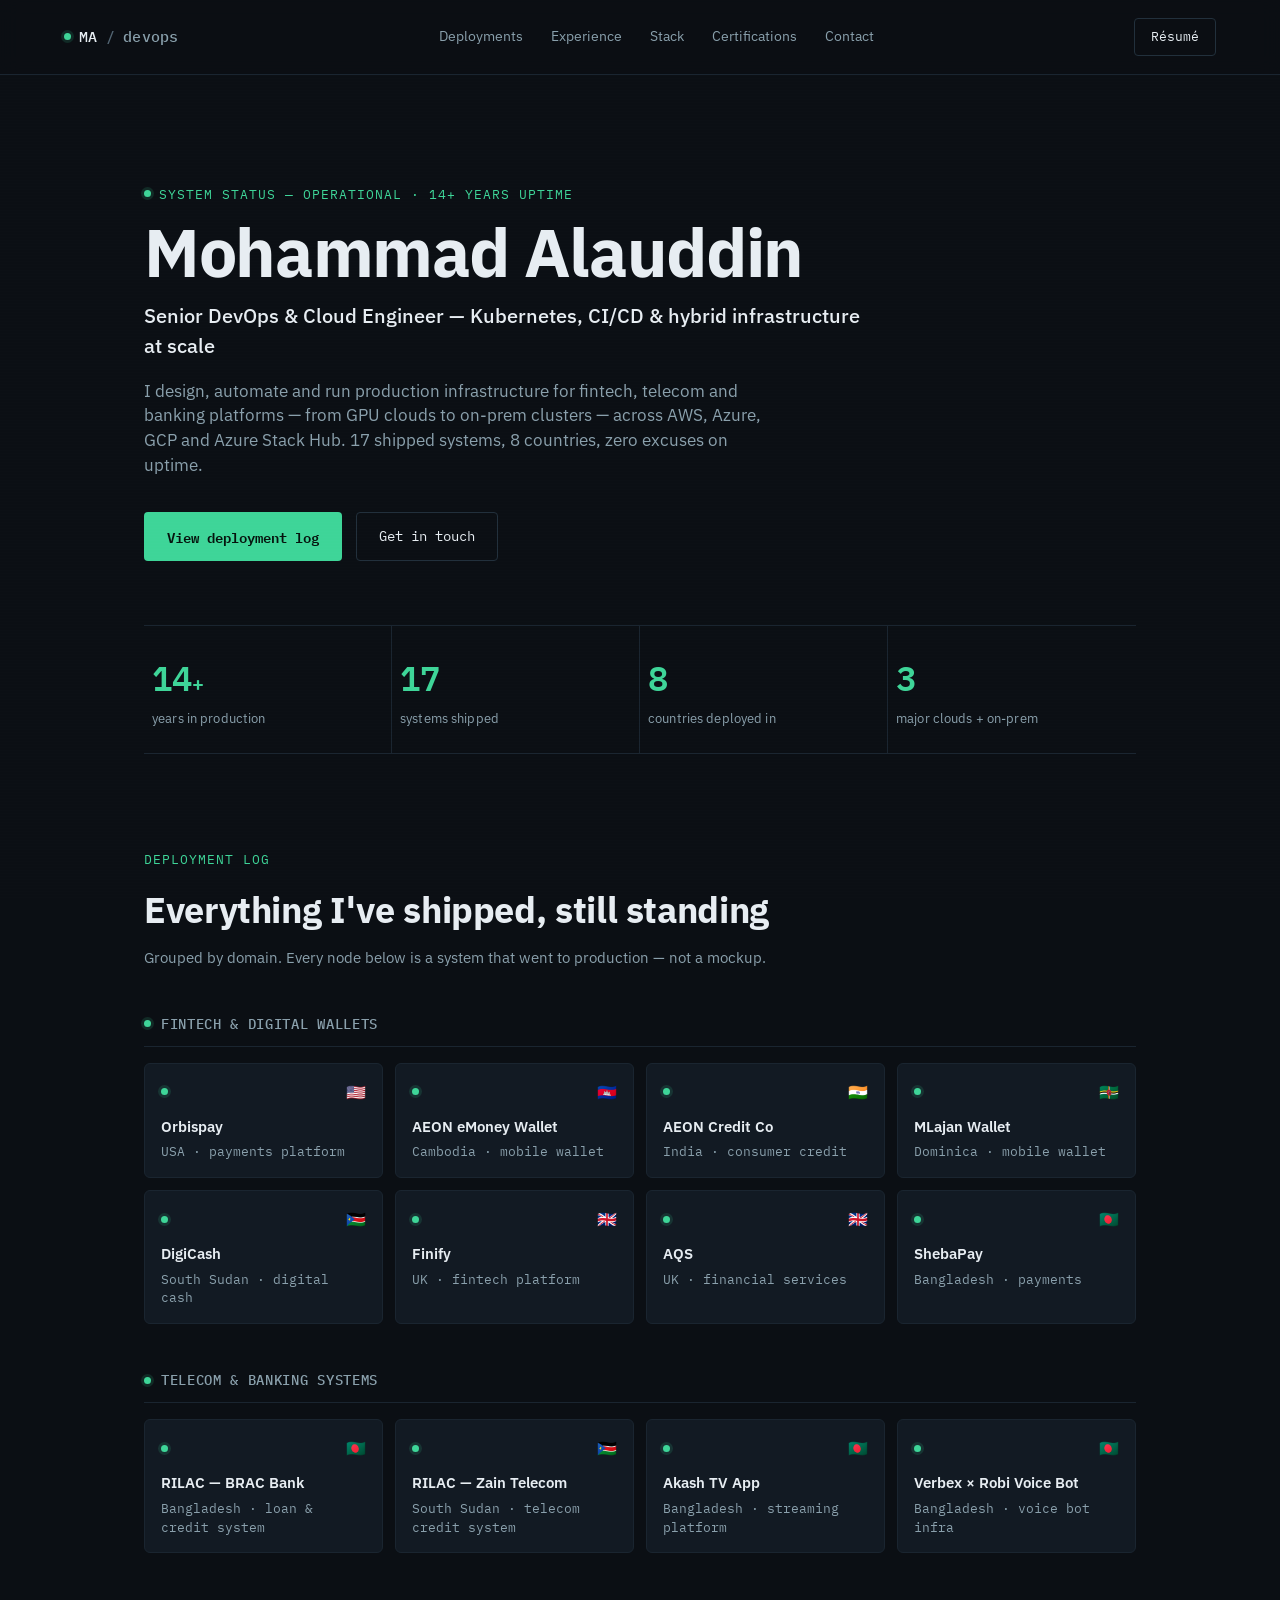
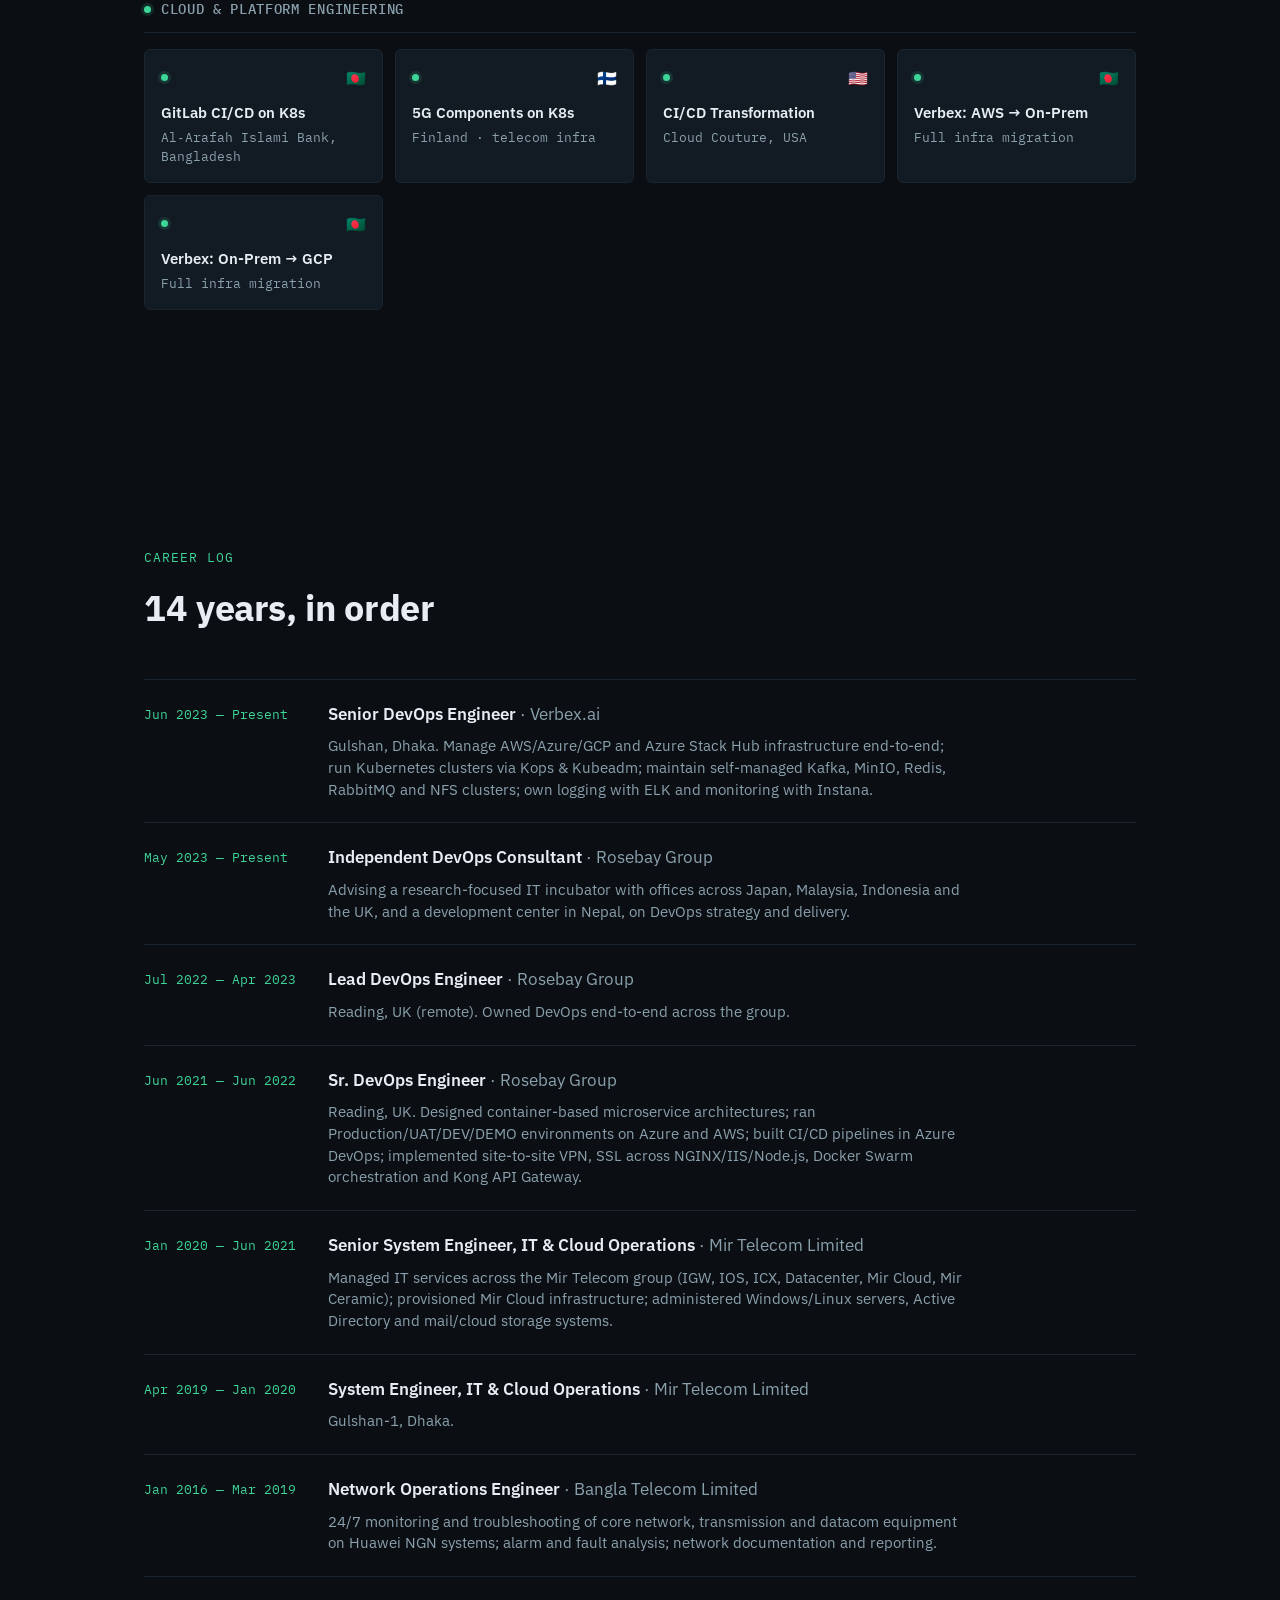
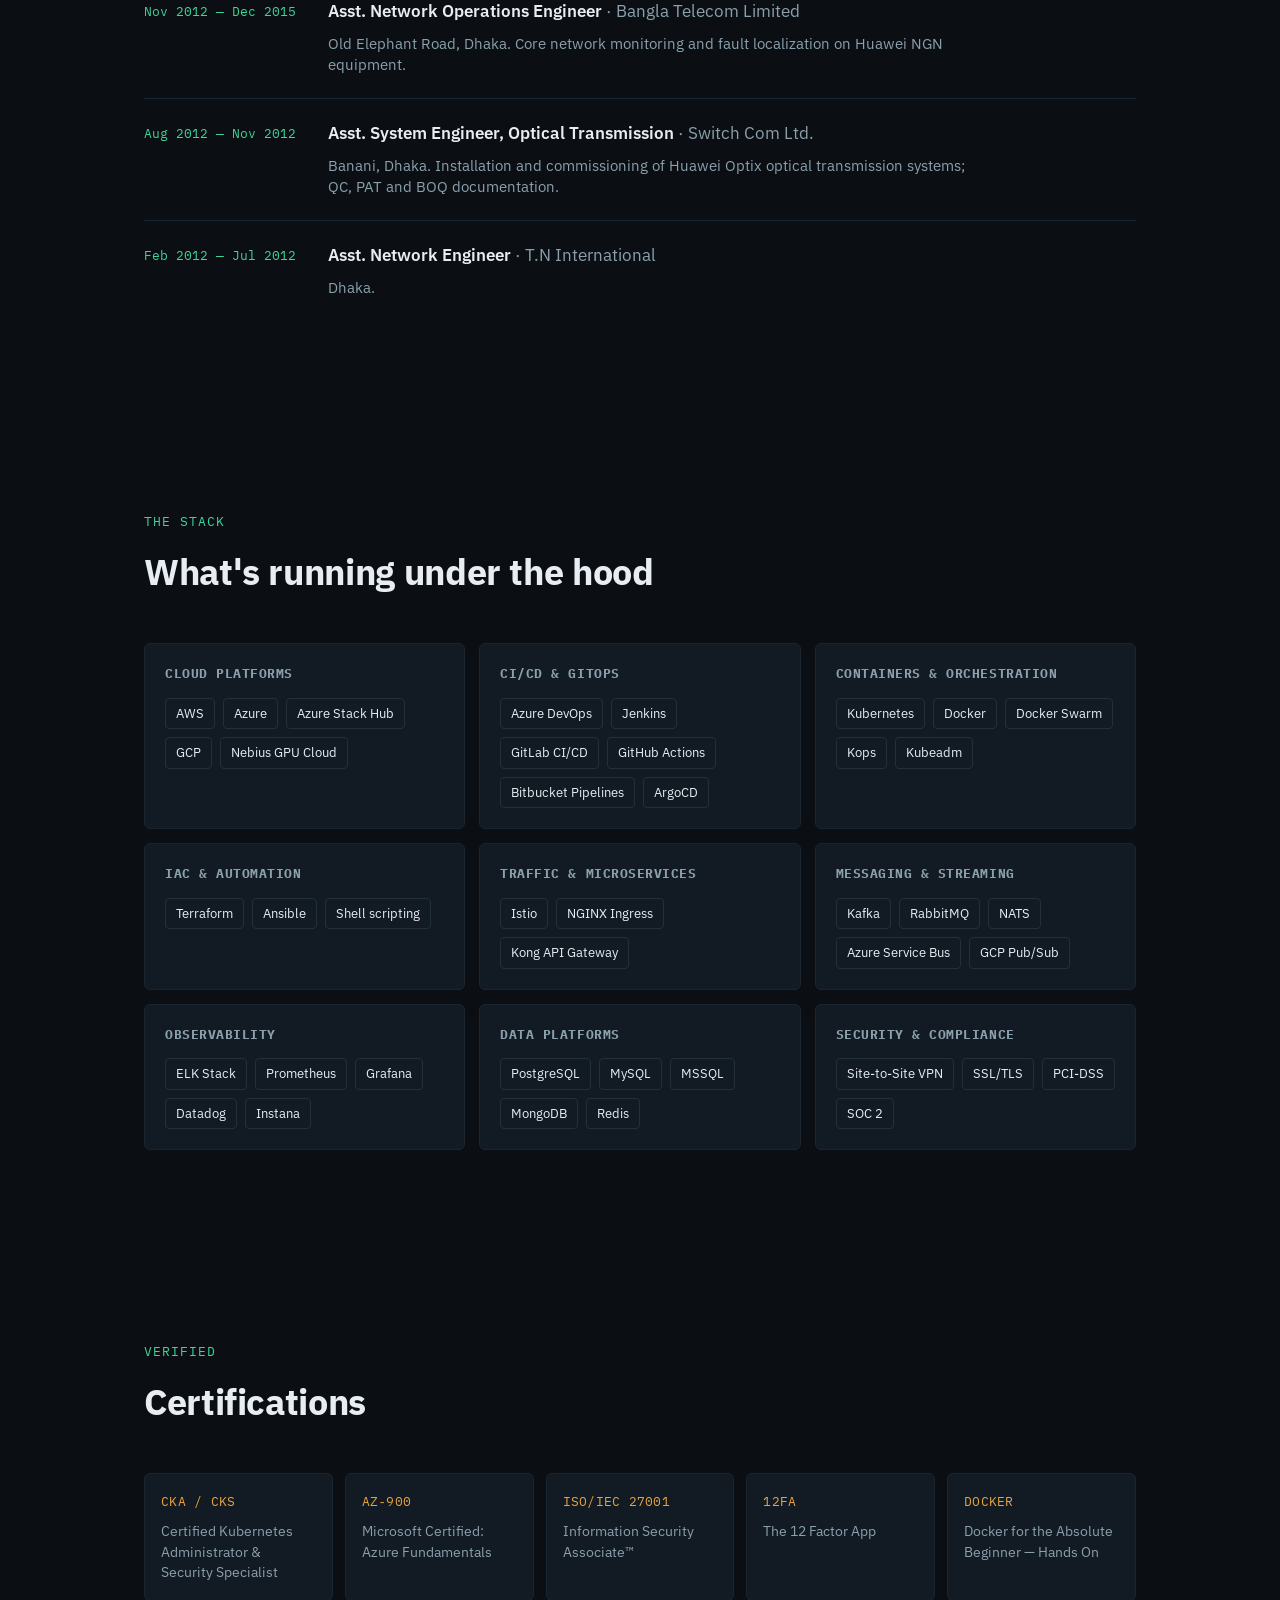
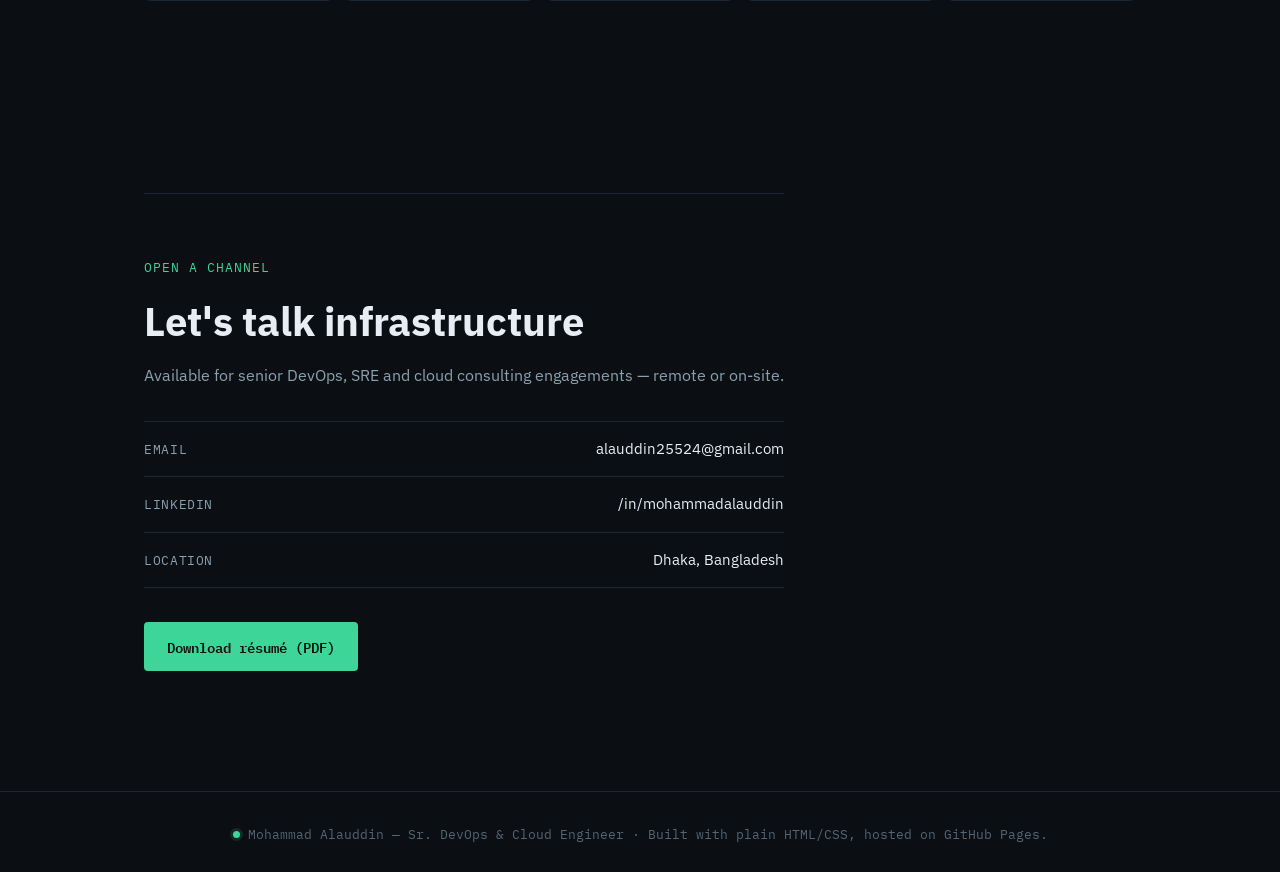
==== index.html @ 2f9ee44f "Add files via upload" ====
<!DOCTYPE html>
<html lang="en">
<head>
<meta charset="UTF-8">
<meta name="viewport" content="width=device-width, initial-scale=1.0">
<title>Mohammad Alauddin — Senior DevOps &amp; Cloud Engineer</title>
<meta name="description" content="Senior DevOps &amp; Cloud Engineer, 14+ years across AWS, Azure, GCP and Kubernetes. Deployment record across 8 countries.">
<link rel="preconnect" href="https://fonts.googleapis.com">
<link rel="preconnect" href="https://fonts.gstatic.com" crossorigin>
<link href="https://fonts.googleapis.com/css2?family=IBM+Plex+Mono:wght@400;500;600&family=IBM+Plex+Sans:wght@400;500;600;700&display=swap" rel="stylesheet">
<link rel="stylesheet" href="style.css">
</head>
<body>

<div class="scanline" aria-hidden="true"></div>

<header class="nav" id="top">
  <a class="nav__logo" href="#top">
    <span class="dot" aria-hidden="true"></span>MA<span class="nav__logo-sep">/</span><span class="nav__logo-role">devops</span>
  </a>
  <nav class="nav__links">
    <a href="#board">Deployments</a>
    <a href="#experience">Experience</a>
    <a href="#stack">Stack</a>
    <a href="#certs">Certifications</a>
    <a href="#contact">Contact</a>
  </nav>
  <a class="nav__cta" href="resume.pdf" target="_blank" rel="noopener">Résumé</a>
</header>

<main>

  <!-- HERO -->
  <section class="hero">
    <div class="hero__inner">
      <p class="eyebrow"><span class="dot dot--pulse" aria-hidden="true"></span>system status — operational · 14+ years uptime</p>
      <h1 class="hero__title">Mohammad Alauddin</h1>
      <p class="hero__role">Senior DevOps &amp; Cloud Engineer — Kubernetes, CI/CD &amp; hybrid infrastructure at scale</p>
      <p class="hero__summary">I design, automate and run production infrastructure for fintech, telecom and banking platforms — from GPU clouds to on‑prem clusters — across AWS, Azure, GCP and Azure Stack Hub. 17 shipped systems, 8 countries, zero excuses on uptime.</p>
      <div class="hero__actions">
        <a href="#board" class="btn btn--primary">View deployment log</a>
        <a href="#contact" class="btn btn--ghost">Get in touch</a>
      </div>
    </div>

    <div class="metrics" role="list">
      <div class="metrics__item" role="listitem">
        <span class="metrics__value">14<span class="metrics__unit">+</span></span>
        <span class="metrics__label">years in production</span>
      </div>
      <div class="metrics__item" role="listitem">
        <span class="metrics__value">17</span>
        <span class="metrics__label">systems shipped</span>
      </div>
      <div class="metrics__item" role="listitem">
        <span class="metrics__value">8</span>
        <span class="metrics__label">countries deployed in</span>
      </div>
      <div class="metrics__item" role="listitem">
        <span class="metrics__value">3</span>
        <span class="metrics__label">major clouds + on‑prem</span>
      </div>
    </div>
  </section>

  <!-- DEPLOYMENT BOARD -->
  <section class="board" id="board">
    <div class="section-head">
      <p class="eyebrow">deployment log</p>
      <h2>Everything I've shipped, still standing</h2>
      <p class="section-sub">Grouped by domain. Every node below is a system that went to production — not a mockup.</p>
    </div>

    <div class="board__group">
      <h3 class="board__group-title"><span class="dot" aria-hidden="true"></span>Fintech &amp; digital wallets</h3>
      <div class="board__grid" data-reveal>
        <article class="node"><div class="node__top"><span class="node__status" aria-hidden="true"></span><span class="node__flag">🇺🇸</span></div><h4>Orbispay</h4><p class="node__meta">USA · payments platform</p></article>
        <article class="node"><div class="node__top"><span class="node__status" aria-hidden="true"></span><span class="node__flag">🇰🇭</span></div><h4>AEON eMoney Wallet</h4><p class="node__meta">Cambodia · mobile wallet</p></article>
        <article class="node"><div class="node__top"><span class="node__status" aria-hidden="true"></span><span class="node__flag">🇮🇳</span></div><h4>AEON Credit Co</h4><p class="node__meta">India · consumer credit</p></article>
        <article class="node"><div class="node__top"><span class="node__status" aria-hidden="true"></span><span class="node__flag">🇩🇲</span></div><h4>MLajan Wallet</h4><p class="node__meta">Dominica · mobile wallet</p></article>
        <article class="node"><div class="node__top"><span class="node__status" aria-hidden="true"></span><span class="node__flag">🇸🇸</span></div><h4>DigiCash</h4><p class="node__meta">South Sudan · digital cash</p></article>
        <article class="node"><div class="node__top"><span class="node__status" aria-hidden="true"></span><span class="node__flag">🇬🇧</span></div><h4>Finify</h4><p class="node__meta">UK · fintech platform</p></article>
        <article class="node"><div class="node__top"><span class="node__status" aria-hidden="true"></span><span class="node__flag">🇬🇧</span></div><h4>AQS</h4><p class="node__meta">UK · financial services</p></article>
        <article class="node"><div class="node__top"><span class="node__status" aria-hidden="true"></span><span class="node__flag">🇧🇩</span></div><h4>ShebaPay</h4><p class="node__meta">Bangladesh · payments</p></article>
      </div>
    </div>

    <div class="board__group">
      <h3 class="board__group-title"><span class="dot" aria-hidden="true"></span>Telecom &amp; banking systems</h3>
      <div class="board__grid" data-reveal>
        <article class="node"><div class="node__top"><span class="node__status" aria-hidden="true"></span><span class="node__flag">🇧🇩</span></div><h4>RILAC — BRAC Bank</h4><p class="node__meta">Bangladesh · loan &amp; credit system</p></article>
        <article class="node"><div class="node__top"><span class="node__status" aria-hidden="true"></span><span class="node__flag">🇸🇸</span></div><h4>RILAC — Zain Telecom</h4><p class="node__meta">South Sudan · telecom credit system</p></article>
        <article class="node"><div class="node__top"><span class="node__status" aria-hidden="true"></span><span class="node__flag">🇧🇩</span></div><h4>Akash TV App</h4><p class="node__meta">Bangladesh · streaming platform</p></article>
        <article class="node"><div class="node__top"><span class="node__status" aria-hidden="true"></span><span class="node__flag">🇧🇩</span></div><h4>Verbex × Robi Voice Bot</h4><p class="node__meta">Bangladesh · voice bot infra</p></article>
      </div>
    </div>

    <div class="board__group">
      <h3 class="board__group-title"><span class="dot" aria-hidden="true"></span>Cloud &amp; platform engineering</h3>
      <div class="board__grid" data-reveal>
        <article class="node"><div class="node__top"><span class="node__status" aria-hidden="true"></span><span class="node__flag">🇧🇩</span></div><h4>GitLab CI/CD on K8s</h4><p class="node__meta">Al‑Arafah Islami Bank, Bangladesh</p></article>
        <article class="node"><div class="node__top"><span class="node__status" aria-hidden="true"></span><span class="node__flag">🇫🇮</span></div><h4>5G Components on K8s</h4><p class="node__meta">Finland · telecom infra</p></article>
        <article class="node"><div class="node__top"><span class="node__status" aria-hidden="true"></span><span class="node__flag">🇺🇸</span></div><h4>CI/CD Transformation</h4><p class="node__meta">Cloud Couture, USA</p></article>
        <article class="node"><div class="node__top"><span class="node__status" aria-hidden="true"></span><span class="node__flag">🇧🇩</span></div><h4>Verbex: AWS → On‑Prem</h4><p class="node__meta">Full infra migration</p></article>
        <article class="node"><div class="node__top"><span class="node__status" aria-hidden="true"></span><span class="node__flag">🇧🇩</span></div><h4>Verbex: On‑Prem → GCP</h4><p class="node__meta">Full infra migration</p></article>
      </div>
    </div>
  </section>

  <!-- EXPERIENCE TIMELINE -->
  <section class="experience" id="experience">
    <div class="section-head">
      <p class="eyebrow">career log</p>
      <h2>14 years, in order</h2>
    </div>

    <div class="timeline" data-reveal>

      <div class="timeline__item">
        <div class="timeline__when">Jun 2023 — Present</div>
        <div class="timeline__body">
          <h3>Senior DevOps Engineer <span>· Verbex.ai</span></h3>
          <p>Gulshan, Dhaka. Manage AWS/Azure/GCP and Azure Stack Hub infrastructure end‑to‑end; run Kubernetes clusters via Kops &amp; Kubeadm; maintain self‑managed Kafka, MinIO, Redis, RabbitMQ and NFS clusters; own logging with ELK and monitoring with Instana.</p>
        </div>
      </div>

      <div class="timeline__item">
        <div class="timeline__when">May 2023 — Present</div>
        <div class="timeline__body">
          <h3>Independent DevOps Consultant <span>· Rosebay Group</span></h3>
          <p>Advising a research‑focused IT incubator with offices across Japan, Malaysia, Indonesia and the UK, and a development center in Nepal, on DevOps strategy and delivery.</p>
        </div>
      </div>

      <div class="timeline__item">
        <div class="timeline__when">Jul 2022 — Apr 2023</div>
        <div class="timeline__body">
          <h3>Lead DevOps Engineer <span>· Rosebay Group</span></h3>
          <p>Reading, UK (remote). Owned DevOps end‑to‑end across the group.</p>
        </div>
      </div>

      <div class="timeline__item">
        <div class="timeline__when">Jun 2021 — Jun 2022</div>
        <div class="timeline__body">
          <h3>Sr. DevOps Engineer <span>· Rosebay Group</span></h3>
          <p>Reading, UK. Designed container‑based microservice architectures; ran Production/UAT/DEV/DEMO environments on Azure and AWS; built CI/CD pipelines in Azure DevOps; implemented site‑to‑site VPN, SSL across NGINX/IIS/Node.js, Docker Swarm orchestration and Kong API Gateway.</p>
        </div>
      </div>

      <div class="timeline__item">
        <div class="timeline__when">Jan 2020 — Jun 2021</div>
        <div class="timeline__body">
          <h3>Senior System Engineer, IT &amp; Cloud Operations <span>· Mir Telecom Limited</span></h3>
          <p>Managed IT services across the Mir Telecom group (IGW, IOS, ICX, Datacenter, Mir Cloud, Mir Ceramic); provisioned Mir Cloud infrastructure; administered Windows/Linux servers, Active Directory and mail/cloud storage systems.</p>
        </div>
      </div>

      <div class="timeline__item">
        <div class="timeline__when">Apr 2019 — Jan 2020</div>
        <div class="timeline__body">
          <h3>System Engineer, IT &amp; Cloud Operations <span>· Mir Telecom Limited</span></h3>
          <p>Gulshan‑1, Dhaka.</p>
        </div>
      </div>

      <div class="timeline__item">
        <div class="timeline__when">Jan 2016 — Mar 2019</div>
        <div class="timeline__body">
          <h3>Network Operations Engineer <span>· Bangla Telecom Limited</span></h3>
          <p>24/7 monitoring and troubleshooting of core network, transmission and datacom equipment on Huawei NGN systems; alarm and fault analysis; network documentation and reporting.</p>
        </div>
      </div>

      <div class="timeline__item">
        <div class="timeline__when">Nov 2012 — Dec 2015</div>
        <div class="timeline__body">
          <h3>Asst. Network Operations Engineer <span>· Bangla Telecom Limited</span></h3>
          <p>Old Elephant Road, Dhaka. Core network monitoring and fault localization on Huawei NGN equipment.</p>
        </div>
      </div>

      <div class="timeline__item">
        <div class="timeline__when">Aug 2012 — Nov 2012</div>
        <div class="timeline__body">
          <h3>Asst. System Engineer, Optical Transmission <span>· Switch Com Ltd.</span></h3>
          <p>Banani, Dhaka. Installation and commissioning of Huawei Optix optical transmission systems; QC, PAT and BOQ documentation.</p>
        </div>
      </div>

      <div class="timeline__item">
        <div class="timeline__when">Feb 2012 — Jul 2012</div>
        <div class="timeline__body">
          <h3>Asst. Network Engineer <span>· T.N International</span></h3>
          <p>Dhaka.</p>
        </div>
      </div>

    </div>
  </section>

  <!-- STACK -->
  <section class="stack" id="stack">
    <div class="section-head">
      <p class="eyebrow">the stack</p>
      <h2>What's running under the hood</h2>
    </div>

    <div class="stack__grid" data-reveal>
      <div class="stack__panel">
        <h3>Cloud platforms</h3>
        <ul class="tags">
          <li>AWS</li><li>Azure</li><li>Azure Stack Hub</li><li>GCP</li><li>Nebius GPU Cloud</li>
        </ul>
      </div>
      <div class="stack__panel">
        <h3>CI/CD &amp; GitOps</h3>
        <ul class="tags">
          <li>Azure DevOps</li><li>Jenkins</li><li>GitLab CI/CD</li><li>GitHub Actions</li><li>Bitbucket Pipelines</li><li>ArgoCD</li>
        </ul>
      </div>
      <div class="stack__panel">
        <h3>Containers &amp; orchestration</h3>
        <ul class="tags">
          <li>Kubernetes</li><li>Docker</li><li>Docker Swarm</li><li>Kops</li><li>Kubeadm</li>
        </ul>
      </div>
      <div class="stack__panel">
        <h3>IaC &amp; automation</h3>
        <ul class="tags">
          <li>Terraform</li><li>Ansible</li><li>Shell scripting</li>
        </ul>
      </div>
      <div class="stack__panel">
        <h3>Traffic &amp; microservices</h3>
        <ul class="tags">
          <li>Istio</li><li>NGINX Ingress</li><li>Kong API Gateway</li>
        </ul>
      </div>
      <div class="stack__panel">
        <h3>Messaging &amp; streaming</h3>
        <ul class="tags">
          <li>Kafka</li><li>RabbitMQ</li><li>NATS</li><li>Azure Service Bus</li><li>GCP Pub/Sub</li>
        </ul>
      </div>
      <div class="stack__panel">
        <h3>Observability</h3>
        <ul class="tags">
          <li>ELK Stack</li><li>Prometheus</li><li>Grafana</li><li>Datadog</li><li>Instana</li>
        </ul>
      </div>
      <div class="stack__panel">
        <h3>Data platforms</h3>
        <ul class="tags">
          <li>PostgreSQL</li><li>MySQL</li><li>MSSQL</li><li>MongoDB</li><li>Redis</li>
        </ul>
      </div>
      <div class="stack__panel">
        <h3>Security &amp; compliance</h3>
        <ul class="tags">
          <li>Site‑to‑Site VPN</li><li>SSL/TLS</li><li>PCI‑DSS</li><li>SOC 2</li>
        </ul>
      </div>
    </div>
  </section>

  <!-- CERTIFICATIONS -->
  <section class="certs" id="certs">
    <div class="section-head">
      <p class="eyebrow">verified</p>
      <h2>Certifications</h2>
    </div>
    <div class="certs__grid" data-reveal>
      <div class="cert"><span class="cert__mark">CKA / CKS</span><p>Certified Kubernetes Administrator &amp; Security Specialist</p></div>
      <div class="cert"><span class="cert__mark">AZ‑900</span><p>Microsoft Certified: Azure Fundamentals</p></div>
      <div class="cert"><span class="cert__mark">ISO/IEC 27001</span><p>Information Security Associate™</p></div>
      <div class="cert"><span class="cert__mark">12FA</span><p>The 12 Factor App</p></div>
      <div class="cert"><span class="cert__mark">DOCKER</span><p>Docker for the Absolute Beginner — Hands On</p></div>
    </div>
  </section>

  <!-- CONTACT -->
  <section class="contact" id="contact">
    <div class="contact__inner">
      <p class="eyebrow">open a channel</p>
      <h2>Let's talk infrastructure</h2>
      <p class="contact__sub">Available for senior DevOps, SRE and cloud consulting engagements — remote or on‑site.</p>
      <div class="contact__links">
        <a href="mailto:alauddin25524@gmail.com" class="contact__link">
          <span class="contact__label">Email</span>
          <span class="contact__value">alauddin25524@gmail.com</span>
        </a>
        <a href="https://www.linkedin.com/in/mohammadalauddin-3325b256" target="_blank" rel="noopener" class="contact__link">
          <span class="contact__label">LinkedIn</span>
          <span class="contact__value">/in/mohammadalauddin</span>
        </a>
        <div class="contact__link contact__link--static">
          <span class="contact__label">Location</span>
          <span class="contact__value">Dhaka, Bangladesh</span>
        </div>
      </div>
      <a href="resume.pdf" target="_blank" rel="noopener" class="btn btn--primary contact__resume">Download résumé (PDF)</a>
    </div>
  </section>

</main>

<footer class="footer">
  <p><span class="dot" aria-hidden="true"></span>Mohammad Alauddin — Sr. DevOps &amp; Cloud Engineer · Built with plain HTML/CSS, hosted on GitHub Pages.</p>
</footer>

<script src="script.js"></script>
</body>
</html>
---- style.css ----
/* ===========================================================
   Design tokens
=========================================================== */
:root{
  --bg: #0B0F14;
  --bg-raise: #101720;
  --panel: #121A23;
  --panel-hover: #16212C;
  --border: #22303C;
  --border-soft: #1A2530;
  --text: #E7EDF2;
  --text-muted: #8AA0AC;
  --text-faint: #536573;
  --accent: #3ED598;
  --accent-dim: rgba(62, 213, 152, 0.14);
  --accent-amber: #E8A33D;

  --font-display: "IBM Plex Sans", -apple-system, sans-serif;
  --font-mono: "IBM Plex Mono", ui-monospace, monospace;

  --max: 1120px;
  --gutter: clamp(20px, 5vw, 64px);
}

*{ box-sizing: border-box; }
html{ scroll-behavior: smooth; }

body{
  margin: 0;
  background: var(--bg);
  color: var(--text);
  font-family: var(--font-display);
  font-size: 16px;
  line-height: 1.5;
  -webkit-font-smoothing: antialiased;
}

@media (prefers-reduced-motion: reduce){
  html{ scroll-behavior: auto; }
  *{ animation-duration: 0.001ms !important; animation-iteration-count: 1 !important; transition-duration: 0.001ms !important; }
}

/* subtle scanline / grid texture over whole page */
.scanline{
  position: fixed; inset: 0; pointer-events: none; z-index: 1;
  background-image:
    linear-gradient(rgba(255,255,255,0.018) 1px, transparent 1px);
  background-size: 100% 3px;
  mix-blend-mode: overlay;
  opacity: 0.5;
}

a{ color: inherit; text-decoration: none; }
ul{ margin: 0; padding: 0; list-style: none; }
h1,h2,h3,h4{ margin: 0; font-family: var(--font-display); }
p{ margin: 0; }

.dot{
  display: inline-block;
  width: 7px; height: 7px;
  border-radius: 50%;
  background: var(--accent);
  box-shadow: 0 0 0 3px var(--accent-dim);
}
.dot--pulse{ animation: pulse 2.2s ease-in-out infinite; }
@keyframes pulse{
  0%, 100% { box-shadow: 0 0 0 2px var(--accent-dim); }
  50% { box-shadow: 0 0 0 6px var(--accent-dim); }
}

.eyebrow{
  font-family: var(--font-mono);
  font-size: 12.5px;
  letter-spacing: 0.08em;
  text-transform: uppercase;
  color: var(--accent);
  display: flex;
  align-items: center;
  gap: 8px;
  margin: 0 0 14px;
}

/* ===========================================================
   Nav
=========================================================== */
.nav{
  position: sticky; top: 0; z-index: 20;
  display: flex; align-items: center; justify-content: space-between;
  padding: 18px var(--gutter);
  background: rgba(11, 15, 20, 0.82);
  backdrop-filter: blur(10px);
  border-bottom: 1px solid var(--border-soft);
}
.nav__logo{
  font-family: var(--font-mono);
  font-weight: 500;
  font-size: 15px;
  display: flex; align-items: center; gap: 8px;
  letter-spacing: 0.02em;
}
.nav__logo-sep{ color: var(--text-faint); }
.nav__logo-role{ color: var(--text-muted); }
.nav__links{
  display: flex; gap: 28px;
  font-size: 14px;
  color: var(--text-muted);
}
.nav__links a{ transition: color 0.15s ease; }
.nav__links a:hover{ color: var(--text); }
.nav__cta{
  font-family: var(--font-mono);
  font-size: 13px;
  padding: 8px 16px;
  border: 1px solid var(--border);
  border-radius: 4px;
  color: var(--text);
  transition: border-color 0.15s ease, background 0.15s ease;
}
.nav__cta:hover{ border-color: var(--accent); background: var(--accent-dim); }

@media (max-width: 720px){
  .nav__links{ display: none; }
}

/* ===========================================================
   Hero
=========================================================== */
.hero{
  max-width: var(--max);
  margin: 0 auto;
  padding: clamp(60px, 10vw, 110px) var(--gutter) 0;
}
.hero__inner{ max-width: 720px; }
.hero__title{
  font-size: clamp(40px, 6vw, 68px);
  font-weight: 700;
  letter-spacing: -0.02em;
  line-height: 1.02;
  margin-bottom: 14px;
}
.hero__role{
  font-size: clamp(17px, 2vw, 20px);
  color: var(--text);
  font-weight: 500;
  margin-bottom: 18px;
}
.hero__summary{
  color: var(--text-muted);
  font-size: 16.5px;
  max-width: 620px;
  margin-bottom: 34px;
}
.hero__actions{ display: flex; gap: 14px; flex-wrap: wrap; margin-bottom: 64px; }

.btn{
  font-family: var(--font-mono);
  font-size: 14px;
  padding: 13px 22px;
  border-radius: 4px;
  border: 1px solid transparent;
  display: inline-flex;
  align-items: center;
  transition: transform 0.15s ease, background 0.15s ease, border-color 0.15s ease;
}
.btn--primary{ background: var(--accent); color: #06140E; font-weight: 600; }
.btn--primary:hover{ transform: translateY(-1px); }
.btn--ghost{ border-color: var(--border); color: var(--text); }
.btn--ghost:hover{ border-color: var(--accent); color: var(--accent); }

.metrics{
  display: grid;
  grid-template-columns: repeat(4, 1fr);
  border-top: 1px solid var(--border-soft);
  border-bottom: 1px solid var(--border-soft);
}
.metrics__item{
  padding: 26px 8px;
  display: flex; flex-direction: column; gap: 6px;
  border-right: 1px solid var(--border-soft);
}
.metrics__item:last-child{ border-right: none; }
.metrics__value{
  font-family: var(--font-mono);
  font-size: clamp(26px, 3.2vw, 34px);
  font-weight: 600;
  color: var(--accent);
}
.metrics__unit{ font-size: 0.6em; color: var(--accent); }
.metrics__label{
  font-size: 12.5px;
  color: var(--text-muted);
  letter-spacing: 0.01em;
}
@media (max-width: 720px){
  .metrics{ grid-template-columns: repeat(2, 1fr); }
  .metrics__item:nth-child(2){ border-right: none; }
}

/* ===========================================================
   Section shells
=========================================================== */
section{ max-width: var(--max); margin: 0 auto; padding: 96px var(--gutter); }
.section-head{ max-width: 640px; margin-bottom: 44px; }
.section-head h2{
  font-size: clamp(26px, 3.4vw, 36px);
  font-weight: 700;
  letter-spacing: -0.01em;
  margin-bottom: 10px;
}
.section-sub{ color: var(--text-muted); font-size: 15px; }

[data-reveal]{
  opacity: 0;
  transform: translateY(14px);
  transition: opacity 0.6s ease, transform 0.6s ease;
}
[data-reveal].is-visible{ opacity: 1; transform: translateY(0); }

/* ===========================================================
   Deployment board
=========================================================== */
.board__group{ margin-bottom: 46px; }
.board__group-title{
  display: flex; align-items: center; gap: 10px;
  font-family: var(--font-mono);
  font-size: 13.5px;
  font-weight: 500;
  color: var(--text-muted);
  text-transform: uppercase;
  letter-spacing: 0.05em;
  margin-bottom: 16px;
  padding-bottom: 12px;
  border-bottom: 1px solid var(--border-soft);
}
.board__grid{
  display: grid;
  grid-template-columns: repeat(4, 1fr);
  gap: 12px;
}
@media (max-width: 900px){ .board__grid{ grid-template-columns: repeat(2, 1fr); } }
@media (max-width: 520px){ .board__grid{ grid-template-columns: 1fr; } }

.node{
  background: var(--panel);
  border: 1px solid var(--border-soft);
  border-radius: 6px;
  padding: 16px;
  transition: border-color 0.15s ease, background 0.15s ease, transform 0.15s ease;
}
.node:hover{
  border-color: var(--accent);
  background: var(--panel-hover);
  transform: translateY(-2px);
}
.node__top{ display: flex; align-items: center; justify-content: space-between; margin-bottom: 12px; }
.node__status{
  width: 7px; height: 7px; border-radius: 50%;
  background: var(--accent);
  box-shadow: 0 0 0 3px var(--accent-dim);
}
.node__flag{ font-size: 16px; }
.node h4{ font-size: 15px; font-weight: 600; margin-bottom: 4px; }
.node__meta{ font-size: 12.5px; color: var(--text-muted); font-family: var(--font-mono); }

/* ===========================================================
   Experience timeline
=========================================================== */
.timeline{ position: relative; }
.timeline__item{
  display: grid;
  grid-template-columns: 160px 1fr;
  gap: 24px;
  padding: 22px 0;
  border-top: 1px solid var(--border-soft);
}
.timeline__item:first-child{ border-top: 1px solid var(--border-soft); }
.timeline__when{
  font-family: var(--font-mono);
  font-size: 13px;
  color: var(--accent);
  padding-top: 3px;
}
.timeline__body h3{
  font-size: 17px;
  font-weight: 600;
  margin-bottom: 8px;
}
.timeline__body h3 span{ color: var(--text-muted); font-weight: 400; }
.timeline__body p{ color: var(--text-muted); font-size: 14.5px; max-width: 640px; }

@media (max-width: 640px){
  .timeline__item{ grid-template-columns: 1fr; gap: 6px; }
}

/* ===========================================================
   Stack
=========================================================== */
.stack__grid{
  display: grid;
  grid-template-columns: repeat(3, 1fr);
  gap: 14px;
}
@media (max-width: 900px){ .stack__grid{ grid-template-columns: repeat(2, 1fr); } }
@media (max-width: 560px){ .stack__grid{ grid-template-columns: 1fr; } }

.stack__panel{
  background: var(--panel);
  border: 1px solid var(--border-soft);
  border-radius: 6px;
  padding: 20px;
}
.stack__panel h3{
  font-size: 13px;
  font-family: var(--font-mono);
  color: var(--text-muted);
  text-transform: uppercase;
  letter-spacing: 0.04em;
  margin-bottom: 14px;
}
.tags{ display: flex; flex-wrap: wrap; gap: 8px; }
.tags li{
  font-size: 13px;
  padding: 5px 10px;
  border: 1px solid var(--border);
  border-radius: 4px;
  color: var(--text);
}

/* ===========================================================
   Certifications
=========================================================== */
.certs__grid{
  display: grid;
  grid-template-columns: repeat(5, 1fr);
  gap: 12px;
}
@media (max-width: 900px){ .certs__grid{ grid-template-columns: repeat(2, 1fr); } }
@media (max-width: 520px){ .certs__grid{ grid-template-columns: 1fr; } }
.cert{
  background: var(--panel);
  border: 1px solid var(--border-soft);
  border-radius: 6px;
  padding: 18px 16px;
}
.cert__mark{
  display: block;
  font-family: var(--font-mono);
  font-size: 13px;
  color: var(--accent-amber);
  margin-bottom: 10px;
  letter-spacing: 0.02em;
}
.cert p{ font-size: 13.5px; color: var(--text-muted); }

/* ===========================================================
   Contact
=========================================================== */
.contact{ padding-bottom: 120px; }
.contact__inner{
  border-top: 1px solid var(--border-soft);
  padding-top: 64px;
  max-width: 640px;
}
.contact h2{ font-size: clamp(28px, 4vw, 40px); font-weight: 700; margin-bottom: 12px; }
.contact__sub{ color: var(--text-muted); margin-bottom: 34px; }
.contact__links{ display: flex; flex-direction: column; gap: 0; margin-bottom: 34px; }
.contact__link{
  display: flex; justify-content: space-between; align-items: center;
  padding: 16px 0;
  border-top: 1px solid var(--border-soft);
  transition: color 0.15s ease;
}
.contact__links .contact__link:last-child{ border-bottom: 1px solid var(--border-soft); }
.contact__link:hover{ color: var(--accent); }
.contact__label{
  font-family: var(--font-mono);
  font-size: 12.5px;
  color: var(--text-muted);
  text-transform: uppercase;
  letter-spacing: 0.05em;
}
.contact__value{ font-size: 15px; }

/* ===========================================================
   Footer
=========================================================== */
.footer{
  border-top: 1px solid var(--border-soft);
  padding: 28px var(--gutter);
  text-align: center;
}
.footer p{
  font-family: var(--font-mono);
  font-size: 12.5px;
  color: var(--text-faint);
  display: inline-flex; align-items: center; gap: 8px;
}
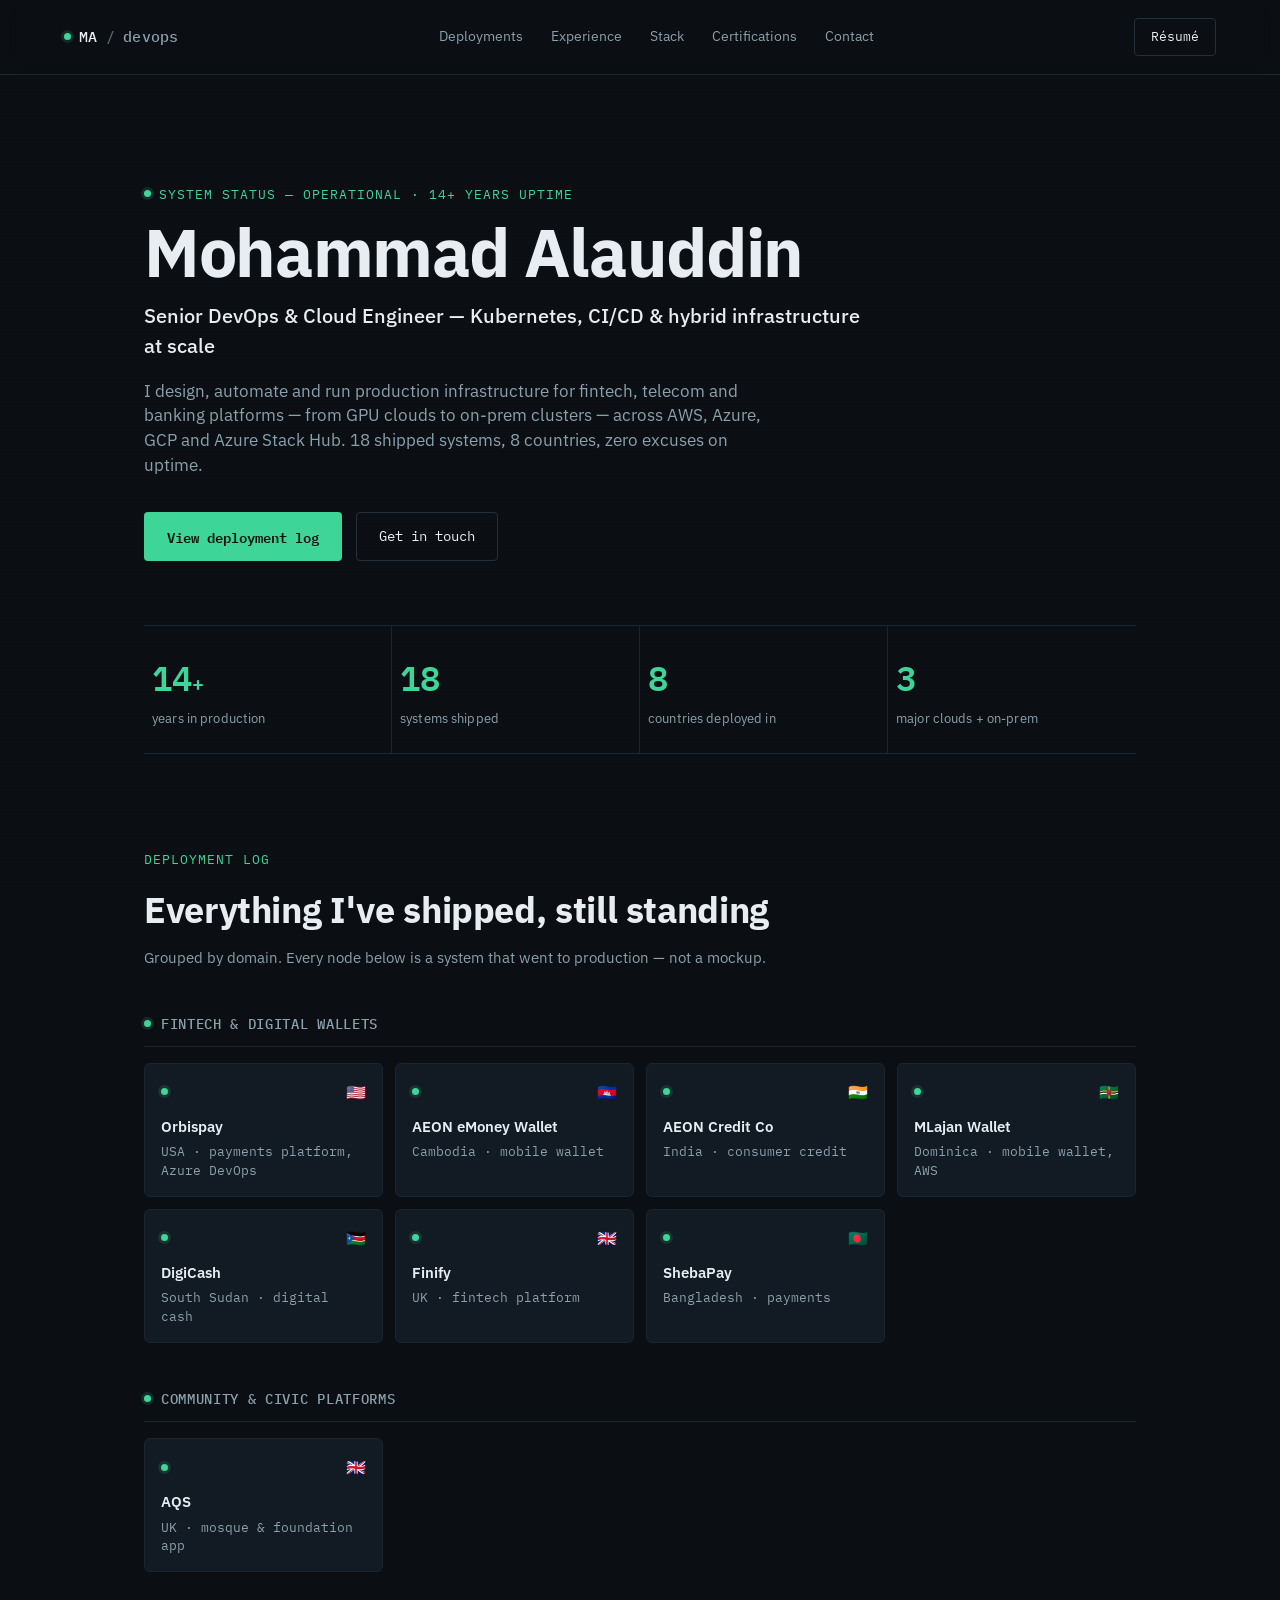
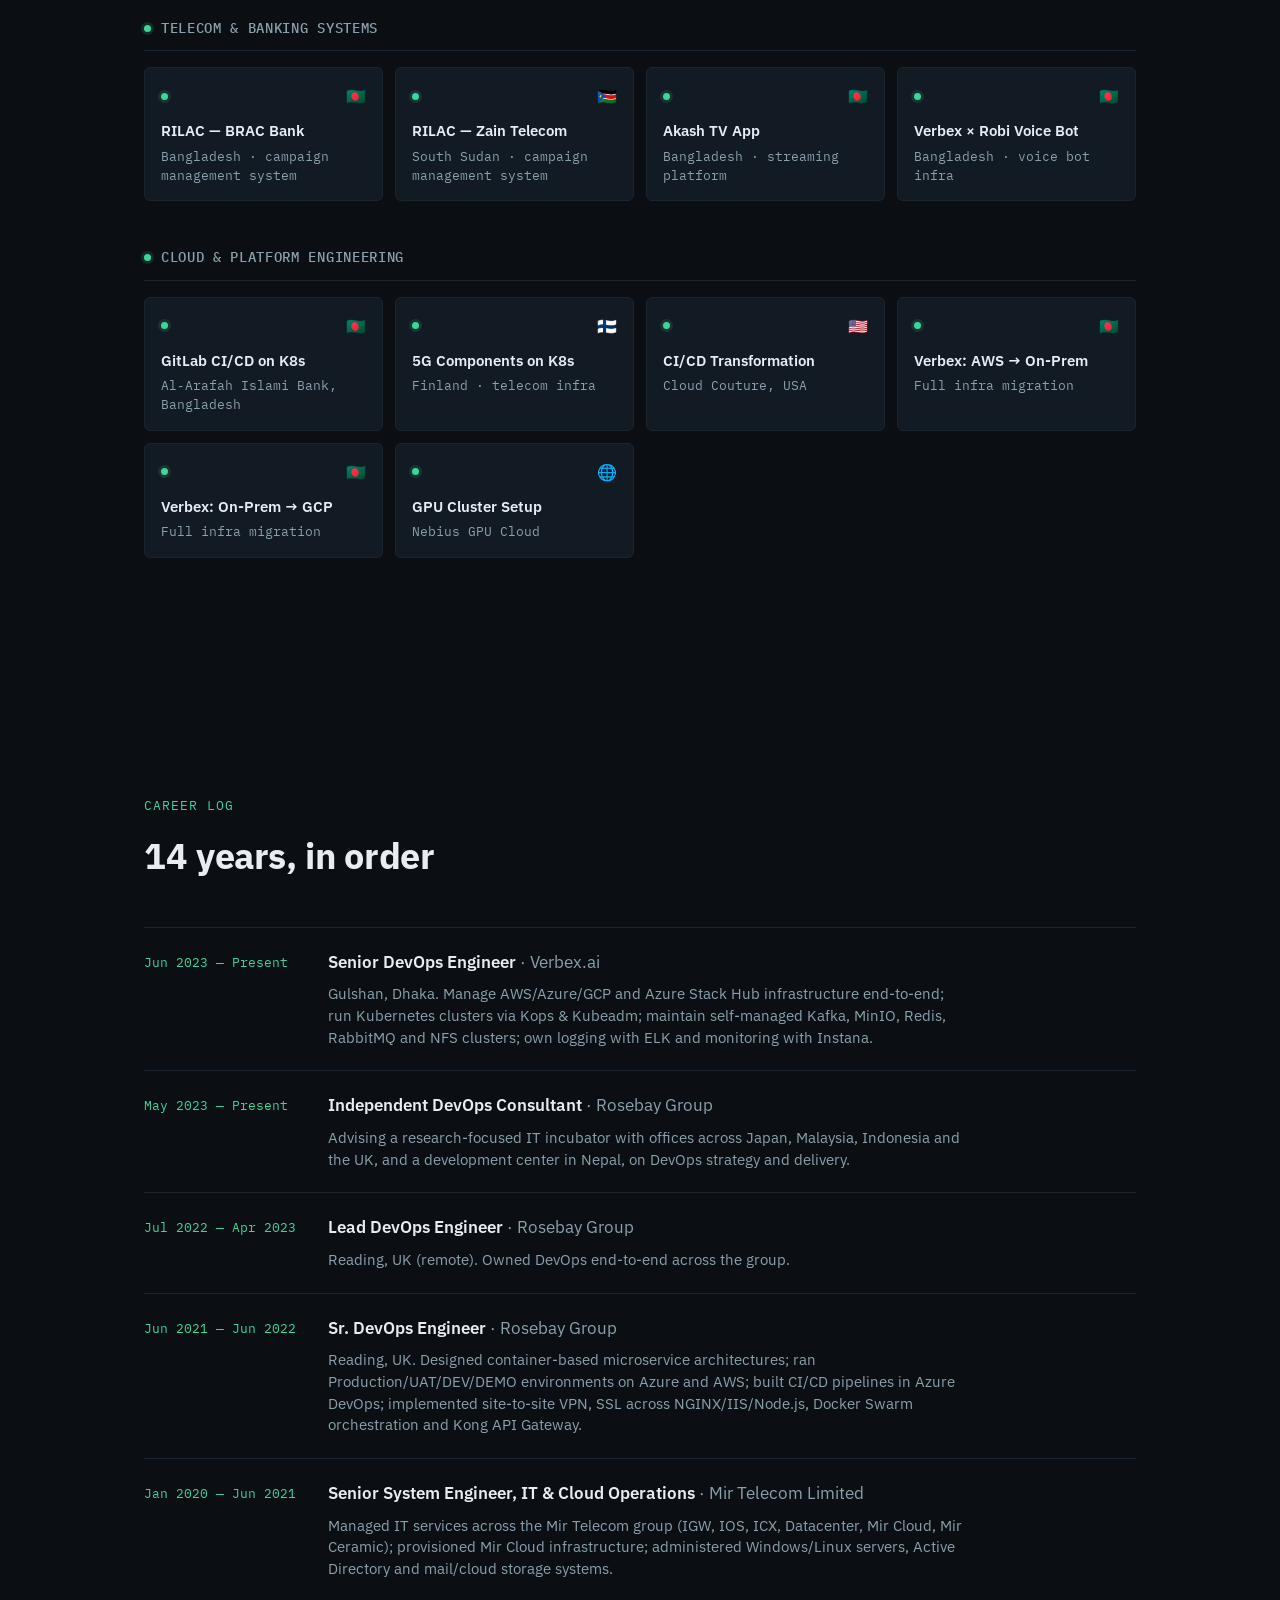
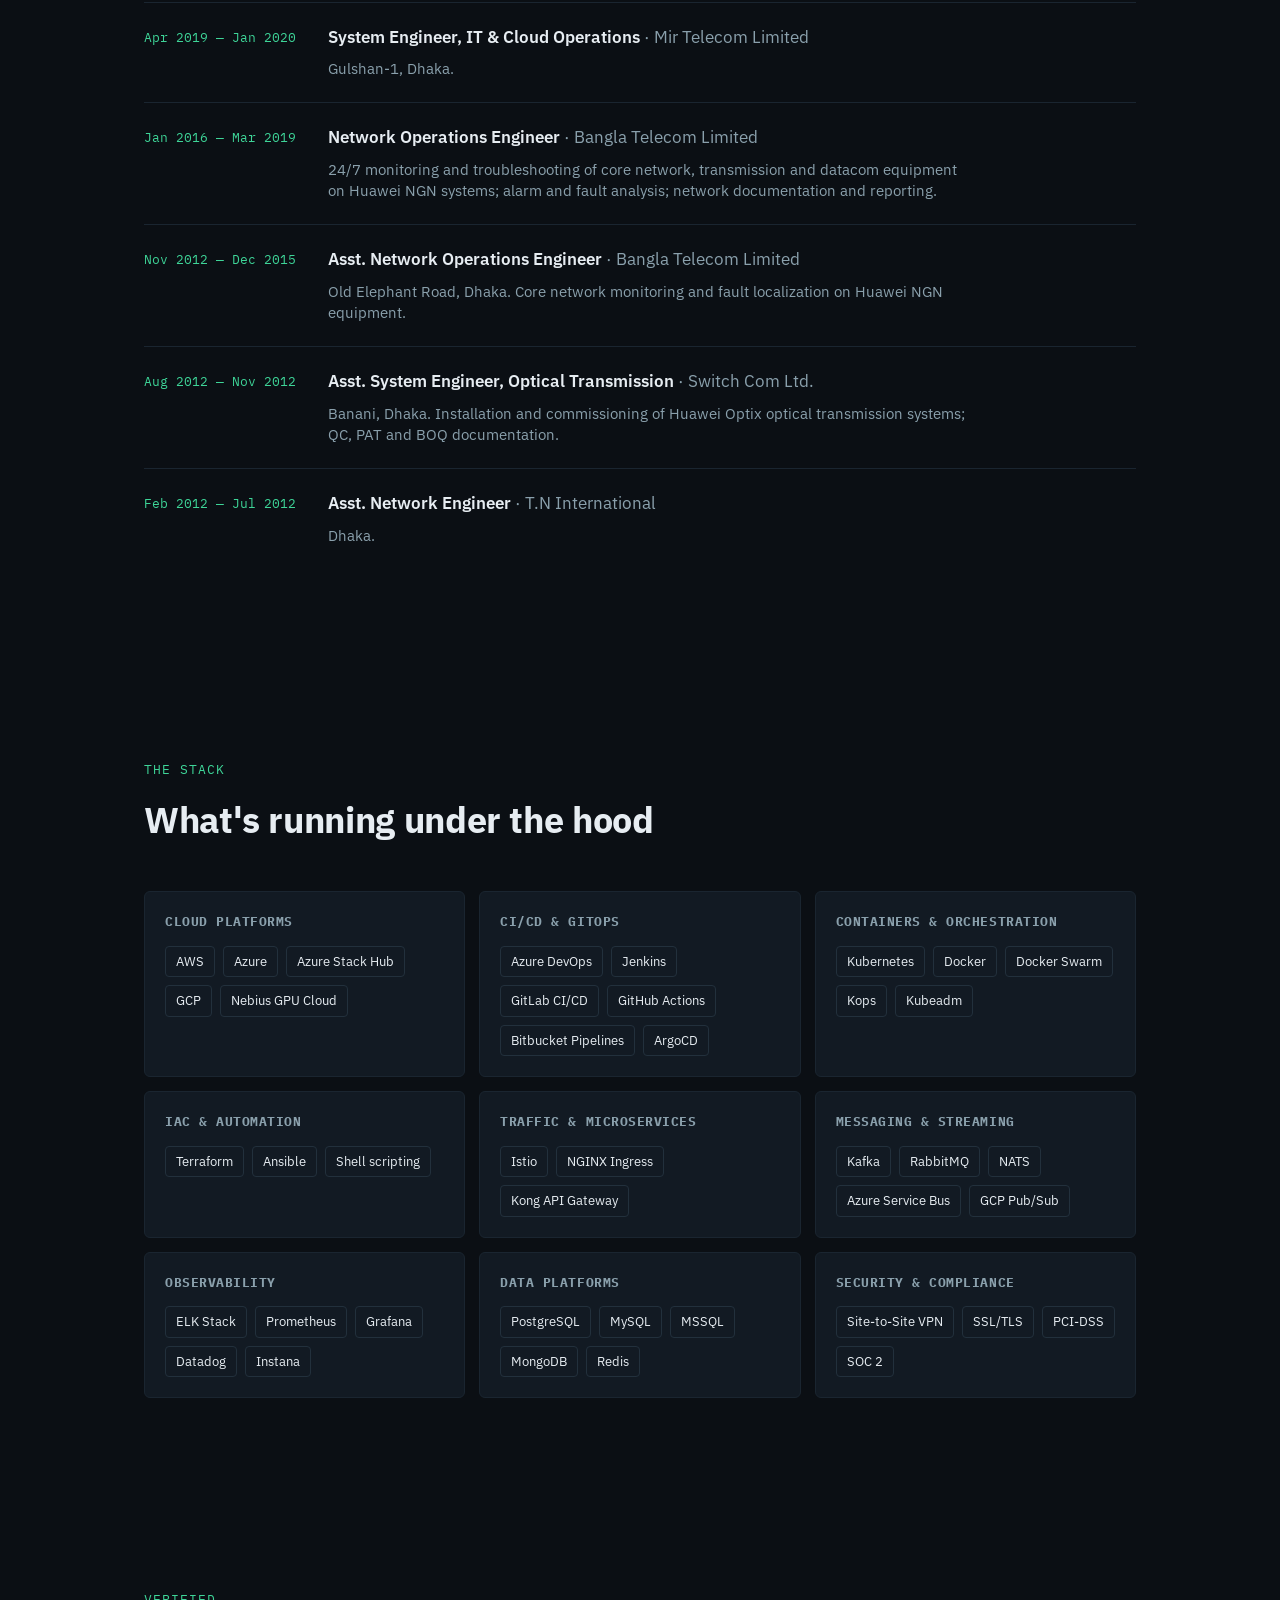
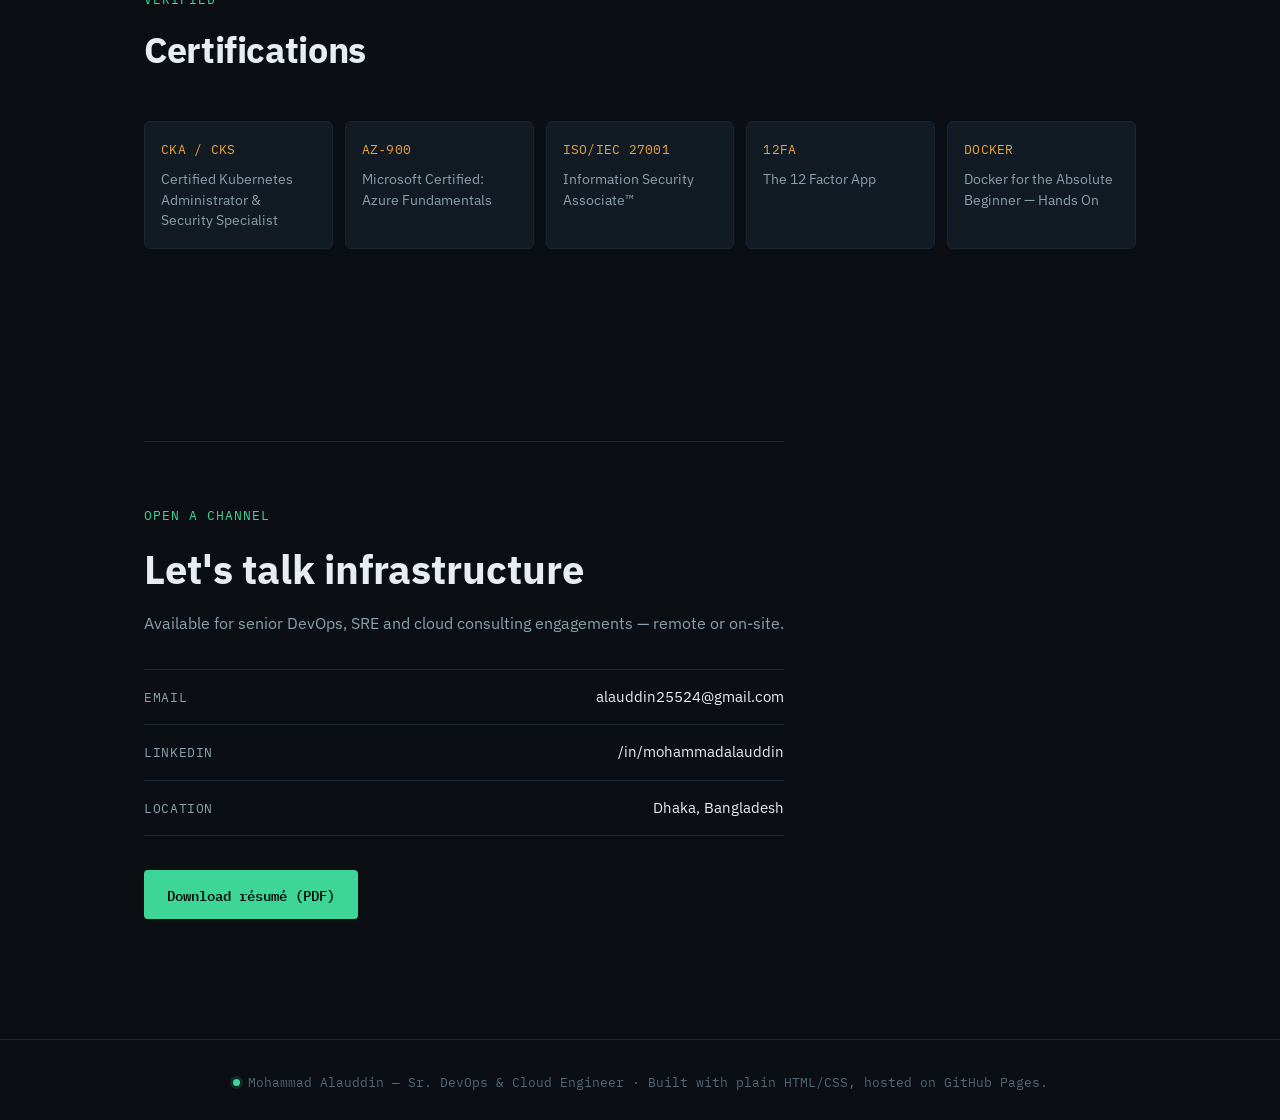
==== commit ea7ce7fd: "Update index.html" ====
--- a/index.html
+++ b/index.html
@@ -36,7 +36,7 @@
       <p class="eyebrow"><span class="dot dot--pulse" aria-hidden="true"></span>system status — operational · 14+ years uptime</p>
       <h1 class="hero__title">Mohammad Alauddin</h1>
       <p class="hero__role">Senior DevOps &amp; Cloud Engineer — Kubernetes, CI/CD &amp; hybrid infrastructure at scale</p>
-      <p class="hero__summary">I design, automate and run production infrastructure for fintech, telecom and banking platforms — from GPU clouds to on‑prem clusters — across AWS, Azure, GCP and Azure Stack Hub. 17 shipped systems, 8 countries, zero excuses on uptime.</p>
+      <p class="hero__summary">I design, automate and run production infrastructure for fintech, telecom and banking platforms — from GPU clouds to on‑prem clusters — across AWS, Azure, GCP and Azure Stack Hub. 18 shipped systems, 8 countries, zero excuses on uptime.</p>
       <div class="hero__actions">
         <a href="#board" class="btn btn--primary">View deployment log</a>
         <a href="#contact" class="btn btn--ghost">Get in touch</a>
@@ -49,7 +49,7 @@
         <span class="metrics__label">years in production</span>
       </div>
       <div class="metrics__item" role="listitem">
-        <span class="metrics__value">17</span>
+        <span class="metrics__value">18</span>
         <span class="metrics__label">systems shipped</span>
       </div>
       <div class="metrics__item" role="listitem">
@@ -74,22 +74,28 @@
     <div class="board__group">
       <h3 class="board__group-title"><span class="dot" aria-hidden="true"></span>Fintech &amp; digital wallets</h3>
       <div class="board__grid" data-reveal>
-        <article class="node"><div class="node__top"><span class="node__status" aria-hidden="true"></span><span class="node__flag">🇺🇸</span></div><h4>Orbispay</h4><p class="node__meta">USA · payments platform</p></article>
+        <article class="node"><div class="node__top"><span class="node__status" aria-hidden="true"></span><span class="node__flag">🇺🇸</span></div><h4>Orbispay</h4><p class="node__meta">USA · payments platform, Azure DevOps</p></article>
         <article class="node"><div class="node__top"><span class="node__status" aria-hidden="true"></span><span class="node__flag">🇰🇭</span></div><h4>AEON eMoney Wallet</h4><p class="node__meta">Cambodia · mobile wallet</p></article>
         <article class="node"><div class="node__top"><span class="node__status" aria-hidden="true"></span><span class="node__flag">🇮🇳</span></div><h4>AEON Credit Co</h4><p class="node__meta">India · consumer credit</p></article>
-        <article class="node"><div class="node__top"><span class="node__status" aria-hidden="true"></span><span class="node__flag">🇩🇲</span></div><h4>MLajan Wallet</h4><p class="node__meta">Dominica · mobile wallet</p></article>
+        <article class="node"><div class="node__top"><span class="node__status" aria-hidden="true"></span><span class="node__flag">🇩🇲</span></div><h4>MLajan Wallet</h4><p class="node__meta">Dominica · mobile wallet, AWS</p></article>
         <article class="node"><div class="node__top"><span class="node__status" aria-hidden="true"></span><span class="node__flag">🇸🇸</span></div><h4>DigiCash</h4><p class="node__meta">South Sudan · digital cash</p></article>
         <article class="node"><div class="node__top"><span class="node__status" aria-hidden="true"></span><span class="node__flag">🇬🇧</span></div><h4>Finify</h4><p class="node__meta">UK · fintech platform</p></article>
-        <article class="node"><div class="node__top"><span class="node__status" aria-hidden="true"></span><span class="node__flag">🇬🇧</span></div><h4>AQS</h4><p class="node__meta">UK · financial services</p></article>
         <article class="node"><div class="node__top"><span class="node__status" aria-hidden="true"></span><span class="node__flag">🇧🇩</span></div><h4>ShebaPay</h4><p class="node__meta">Bangladesh · payments</p></article>
+      </div>
+    </div>
+
+    <div class="board__group">
+      <h3 class="board__group-title"><span class="dot" aria-hidden="true"></span>Community &amp; civic platforms</h3>
+      <div class="board__grid" data-reveal>
+        <article class="node"><div class="node__top"><span class="node__status" aria-hidden="true"></span><span class="node__flag">🇬🇧</span></div><h4>AQS</h4><p class="node__meta">UK · mosque &amp; foundation app</p></article>
       </div>
     </div>
 
     <div class="board__group">
       <h3 class="board__group-title"><span class="dot" aria-hidden="true"></span>Telecom &amp; banking systems</h3>
       <div class="board__grid" data-reveal>
-        <article class="node"><div class="node__top"><span class="node__status" aria-hidden="true"></span><span class="node__flag">🇧🇩</span></div><h4>RILAC — BRAC Bank</h4><p class="node__meta">Bangladesh · loan &amp; credit system</p></article>
-        <article class="node"><div class="node__top"><span class="node__status" aria-hidden="true"></span><span class="node__flag">🇸🇸</span></div><h4>RILAC — Zain Telecom</h4><p class="node__meta">South Sudan · telecom credit system</p></article>
+        <article class="node"><div class="node__top"><span class="node__status" aria-hidden="true"></span><span class="node__flag">🇧🇩</span></div><h4>RILAC — BRAC Bank</h4><p class="node__meta">Bangladesh · campaign management system</p></article>
+        <article class="node"><div class="node__top"><span class="node__status" aria-hidden="true"></span><span class="node__flag">🇸🇸</span></div><h4>RILAC — Zain Telecom</h4><p class="node__meta">South Sudan · campaign management system</p></article>
         <article class="node"><div class="node__top"><span class="node__status" aria-hidden="true"></span><span class="node__flag">🇧🇩</span></div><h4>Akash TV App</h4><p class="node__meta">Bangladesh · streaming platform</p></article>
         <article class="node"><div class="node__top"><span class="node__status" aria-hidden="true"></span><span class="node__flag">🇧🇩</span></div><h4>Verbex × Robi Voice Bot</h4><p class="node__meta">Bangladesh · voice bot infra</p></article>
       </div>
@@ -103,6 +109,7 @@
         <article class="node"><div class="node__top"><span class="node__status" aria-hidden="true"></span><span class="node__flag">🇺🇸</span></div><h4>CI/CD Transformation</h4><p class="node__meta">Cloud Couture, USA</p></article>
         <article class="node"><div class="node__top"><span class="node__status" aria-hidden="true"></span><span class="node__flag">🇧🇩</span></div><h4>Verbex: AWS → On‑Prem</h4><p class="node__meta">Full infra migration</p></article>
         <article class="node"><div class="node__top"><span class="node__status" aria-hidden="true"></span><span class="node__flag">🇧🇩</span></div><h4>Verbex: On‑Prem → GCP</h4><p class="node__meta">Full infra migration</p></article>
+        <article class="node"><div class="node__top"><span class="node__status" aria-hidden="true"></span><span class="node__flag">🌐</span></div><h4>GPU Cluster Setup</h4><p class="node__meta">Nebius GPU Cloud</p></article>
       </div>
     </div>
   </section>
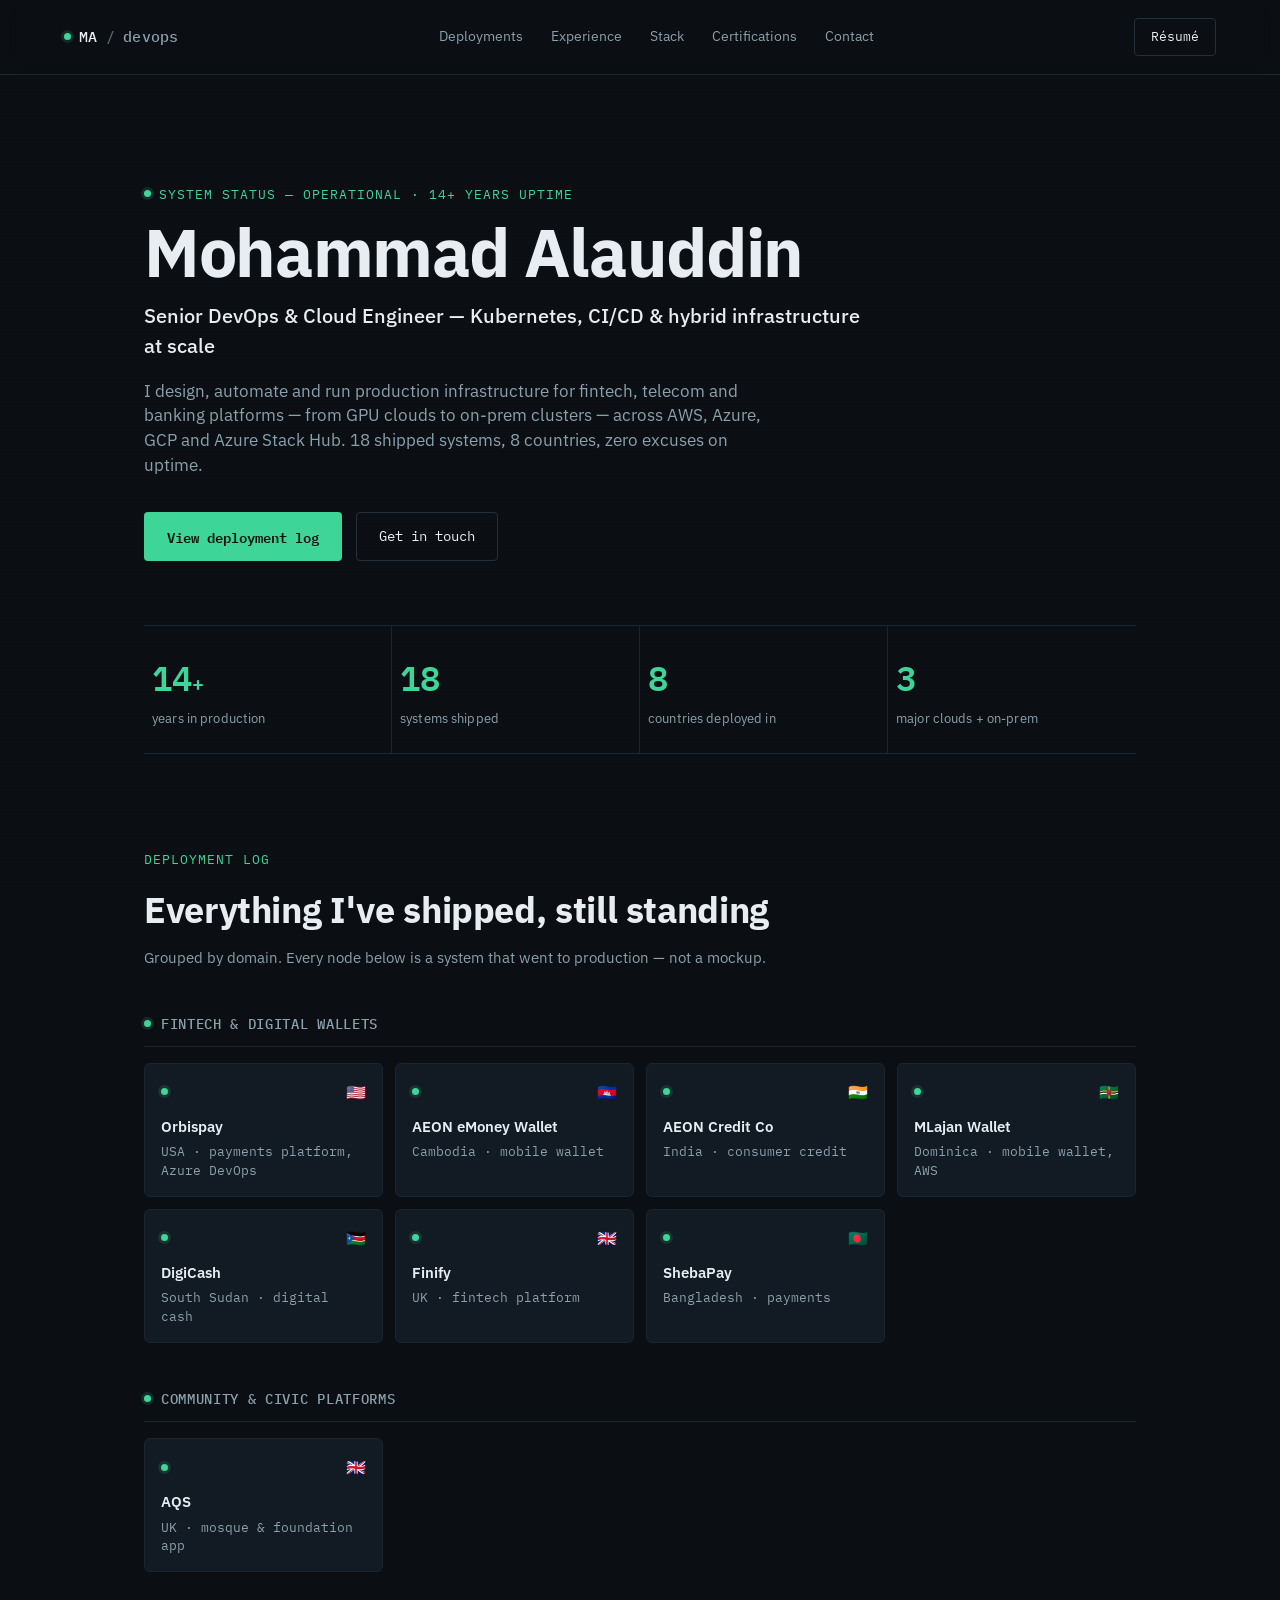
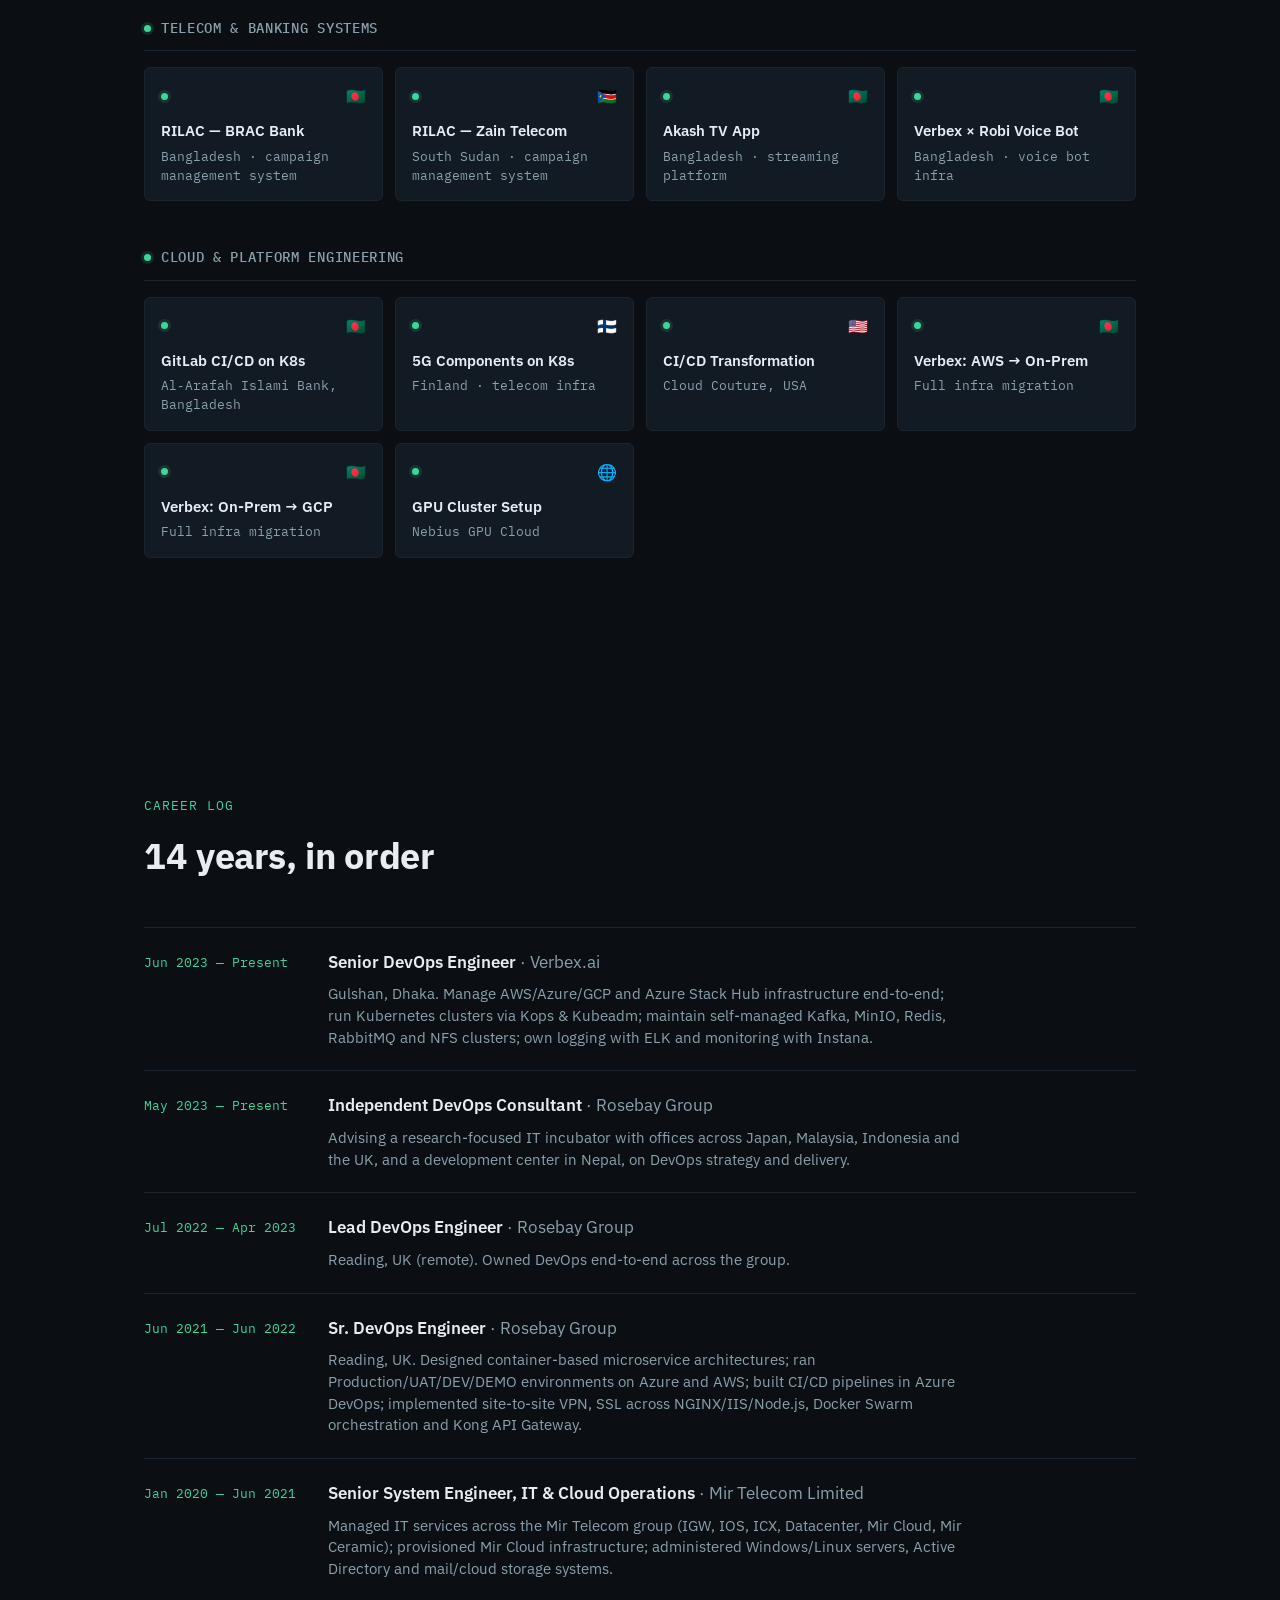
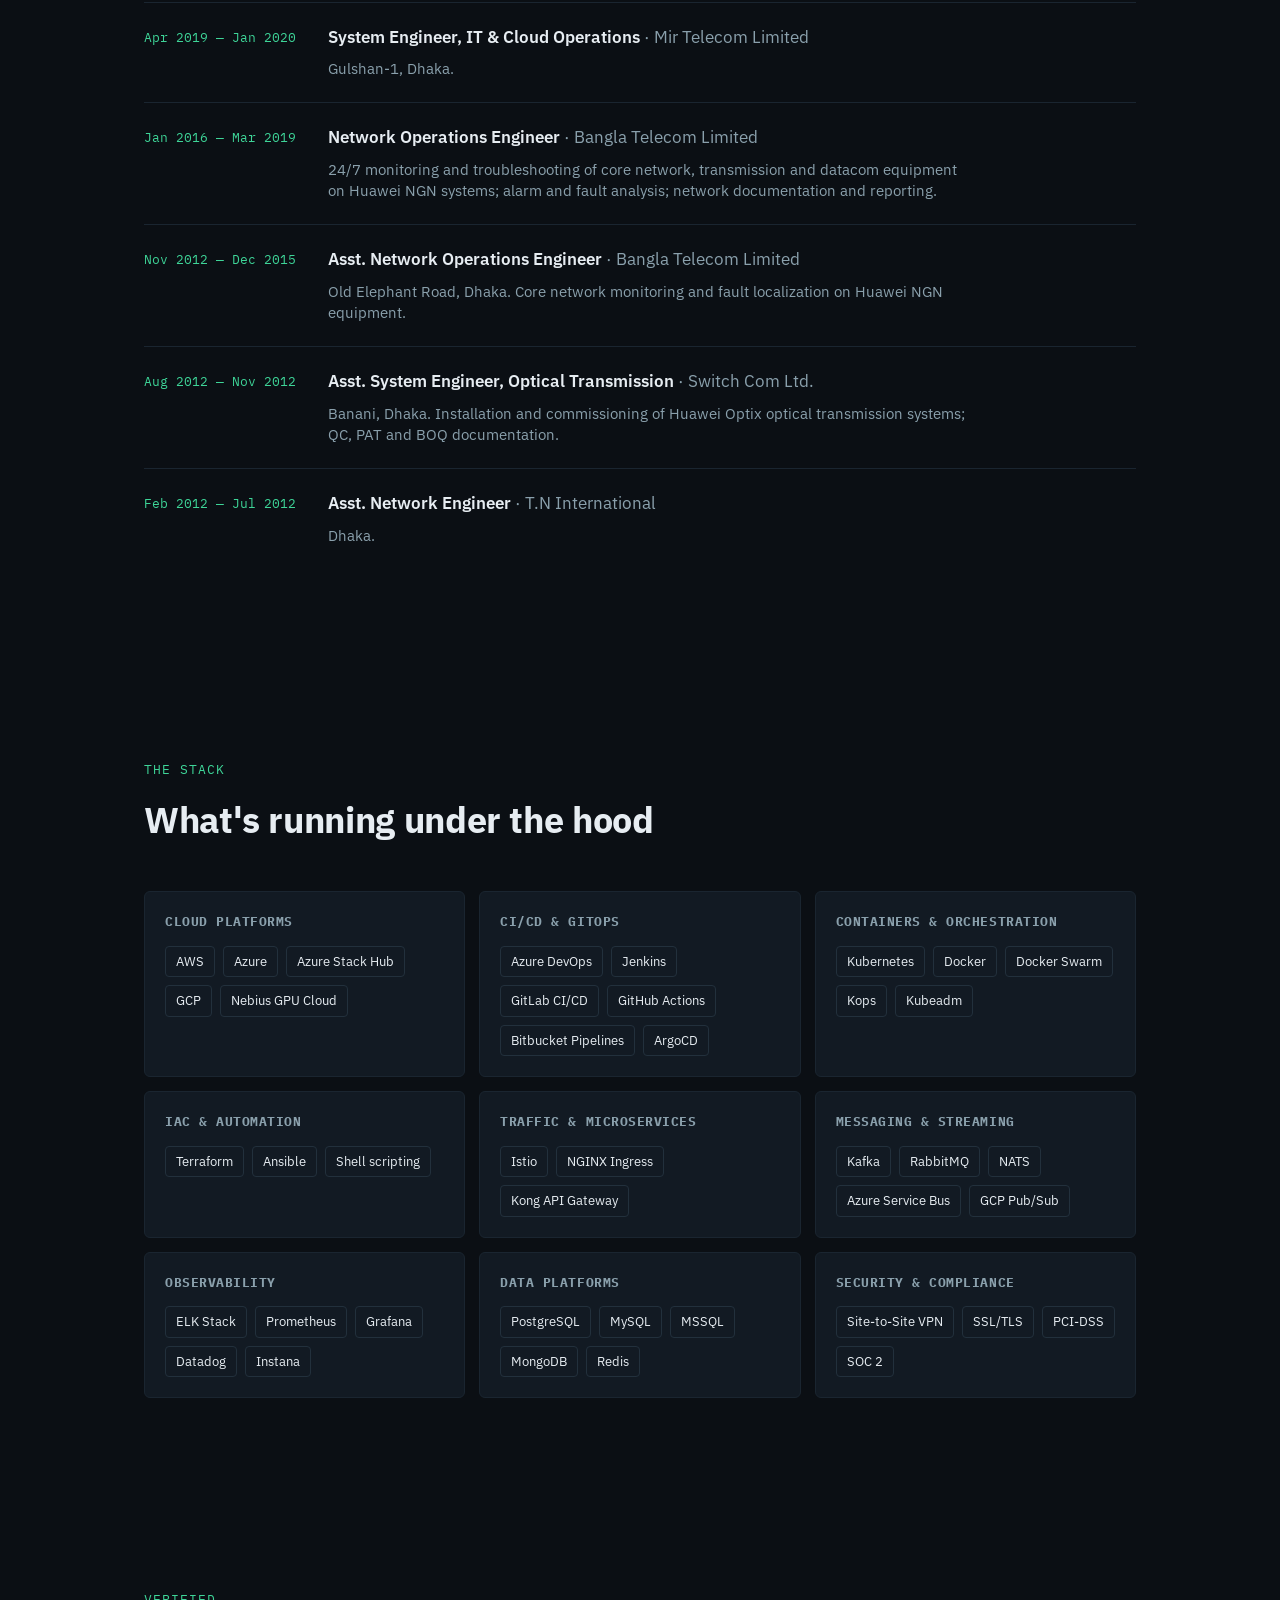
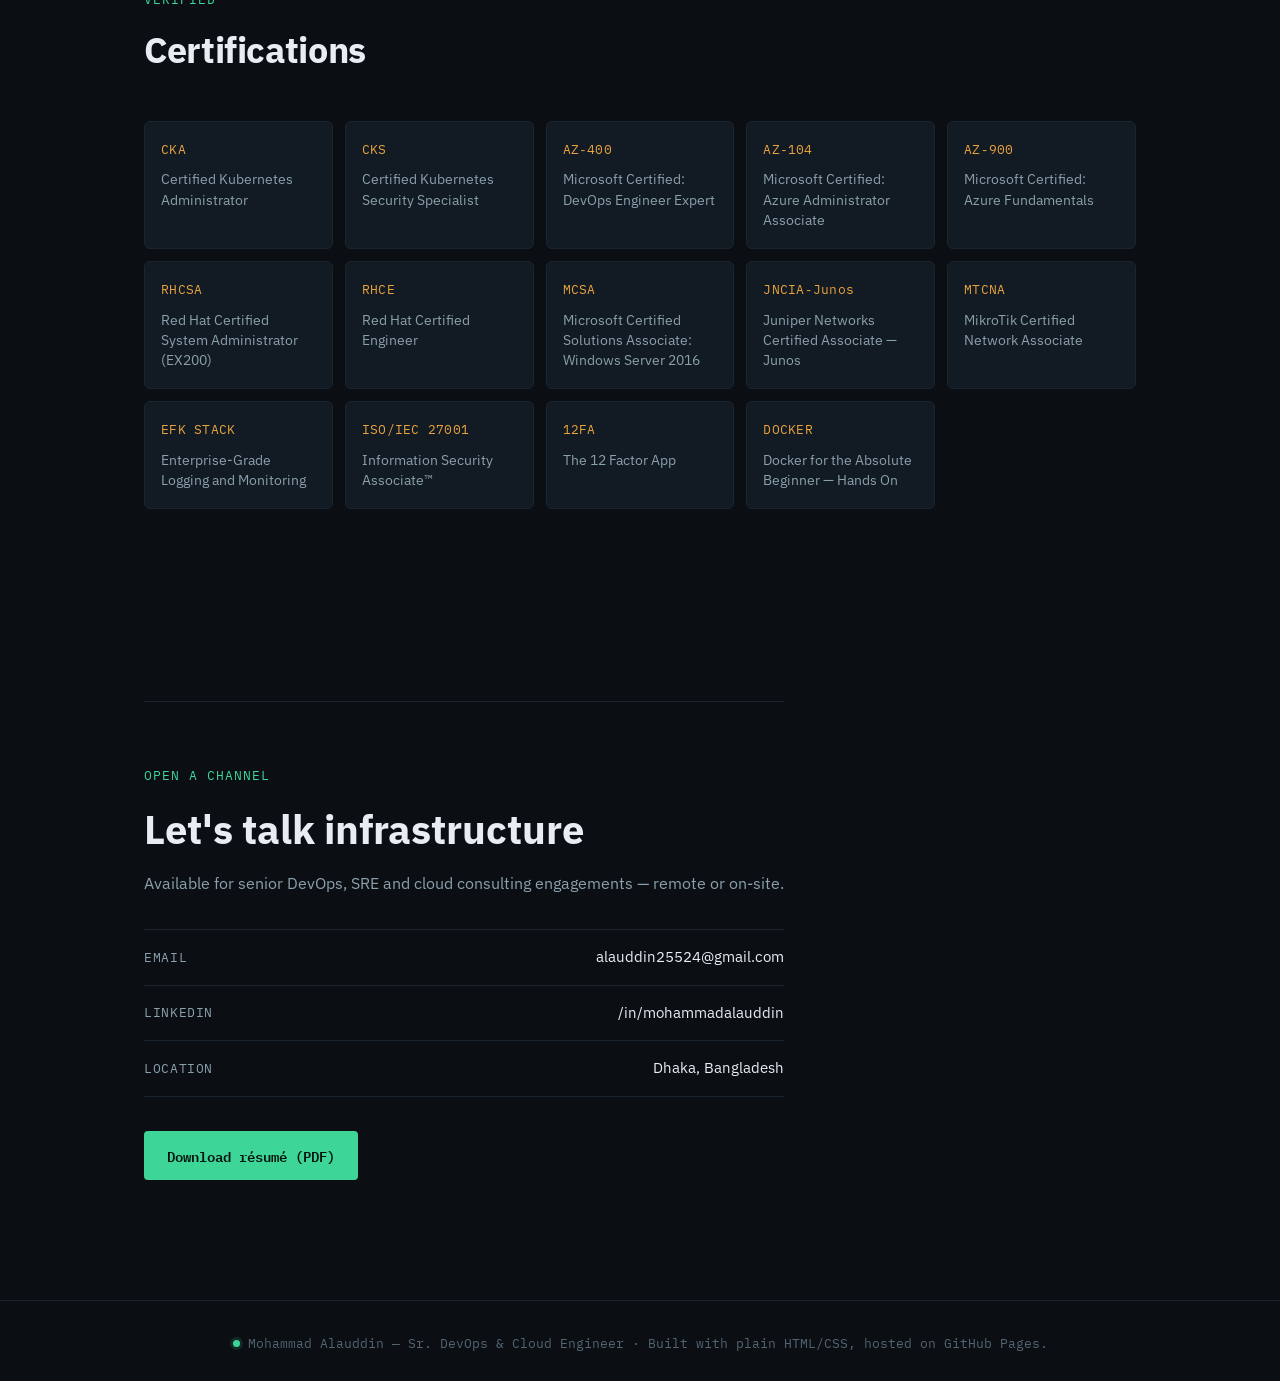
==== commit a8247db5: "Update index.html" ====
--- a/index.html
+++ b/index.html
@@ -278,8 +278,17 @@
       <h2>Certifications</h2>
     </div>
     <div class="certs__grid" data-reveal>
-      <div class="cert"><span class="cert__mark">CKA / CKS</span><p>Certified Kubernetes Administrator &amp; Security Specialist</p></div>
+      <div class="cert"><span class="cert__mark">CKA</span><p>Certified Kubernetes Administrator</p></div>
+      <div class="cert"><span class="cert__mark">CKS</span><p>Certified Kubernetes Security Specialist</p></div>
+      <div class="cert"><span class="cert__mark">AZ‑400</span><p>Microsoft Certified: DevOps Engineer Expert</p></div>
+      <div class="cert"><span class="cert__mark">AZ‑104</span><p>Microsoft Certified: Azure Administrator Associate</p></div>
       <div class="cert"><span class="cert__mark">AZ‑900</span><p>Microsoft Certified: Azure Fundamentals</p></div>
+      <div class="cert"><span class="cert__mark">RHCSA</span><p>Red Hat Certified System Administrator (EX200)</p></div>
+      <div class="cert"><span class="cert__mark">RHCE</span><p>Red Hat Certified Engineer</p></div>
+      <div class="cert"><span class="cert__mark">MCSA</span><p>Microsoft Certified Solutions Associate: Windows Server 2016</p></div>
+      <div class="cert"><span class="cert__mark">JNCIA‑Junos</span><p>Juniper Networks Certified Associate — Junos</p></div>
+      <div class="cert"><span class="cert__mark">MTCNA</span><p>MikroTik Certified Network Associate</p></div>
+      <div class="cert"><span class="cert__mark">EFK STACK</span><p>Enterprise‑Grade Logging and Monitoring</p></div>
       <div class="cert"><span class="cert__mark">ISO/IEC 27001</span><p>Information Security Associate™</p></div>
       <div class="cert"><span class="cert__mark">12FA</span><p>The 12 Factor App</p></div>
       <div class="cert"><span class="cert__mark">DOCKER</span><p>Docker for the Absolute Beginner — Hands On</p></div>
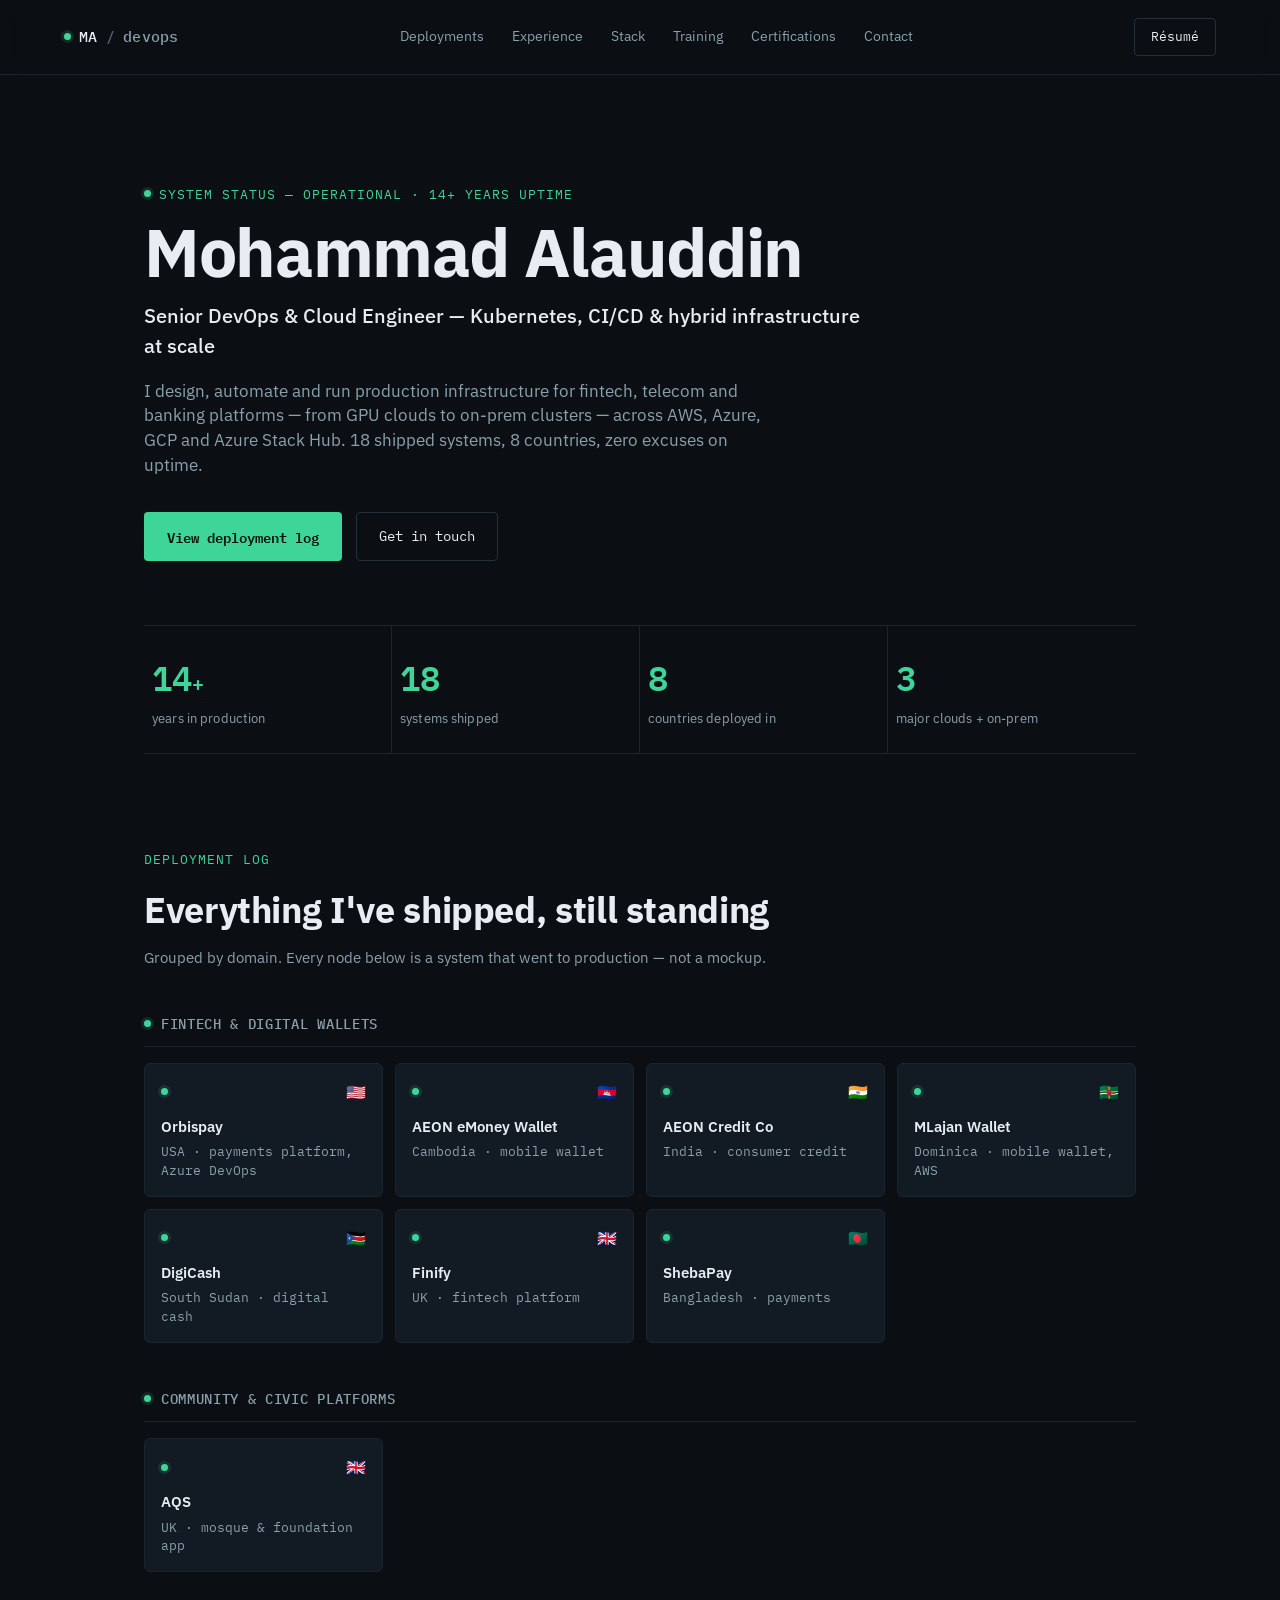
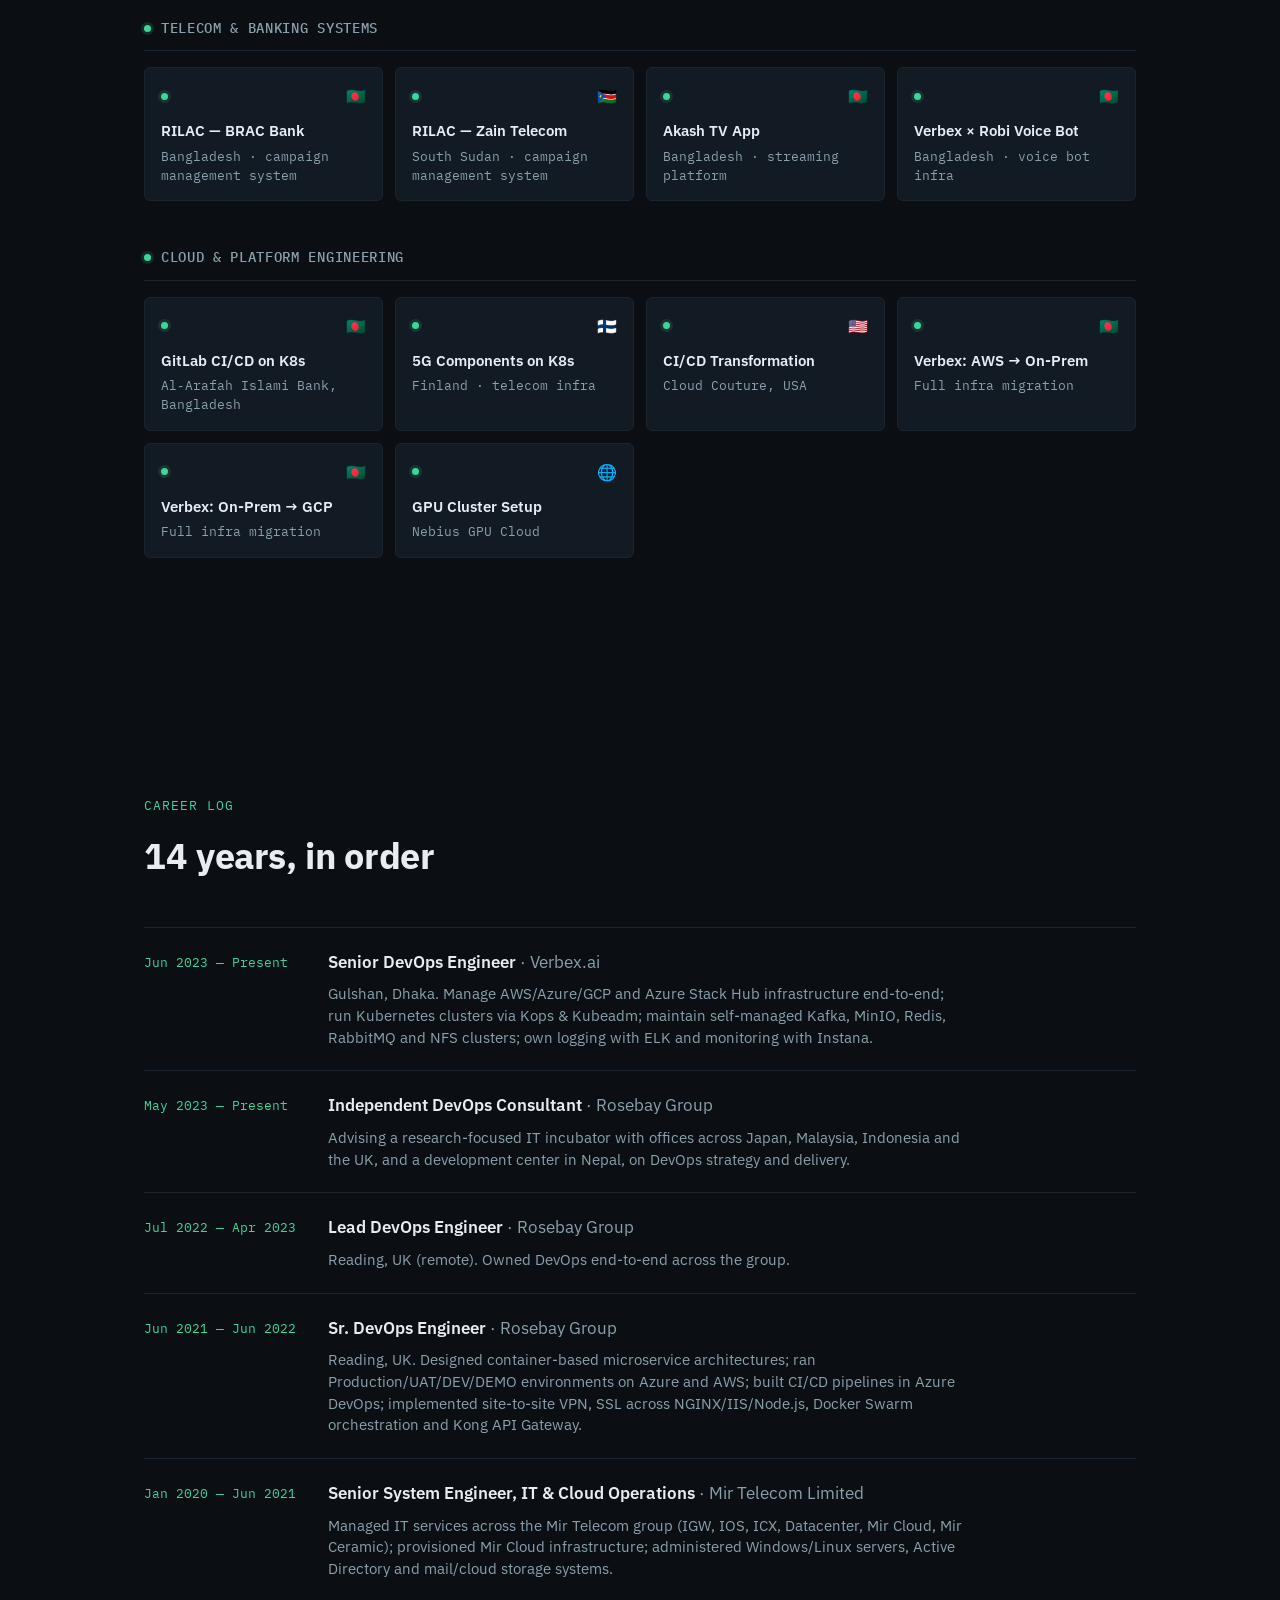
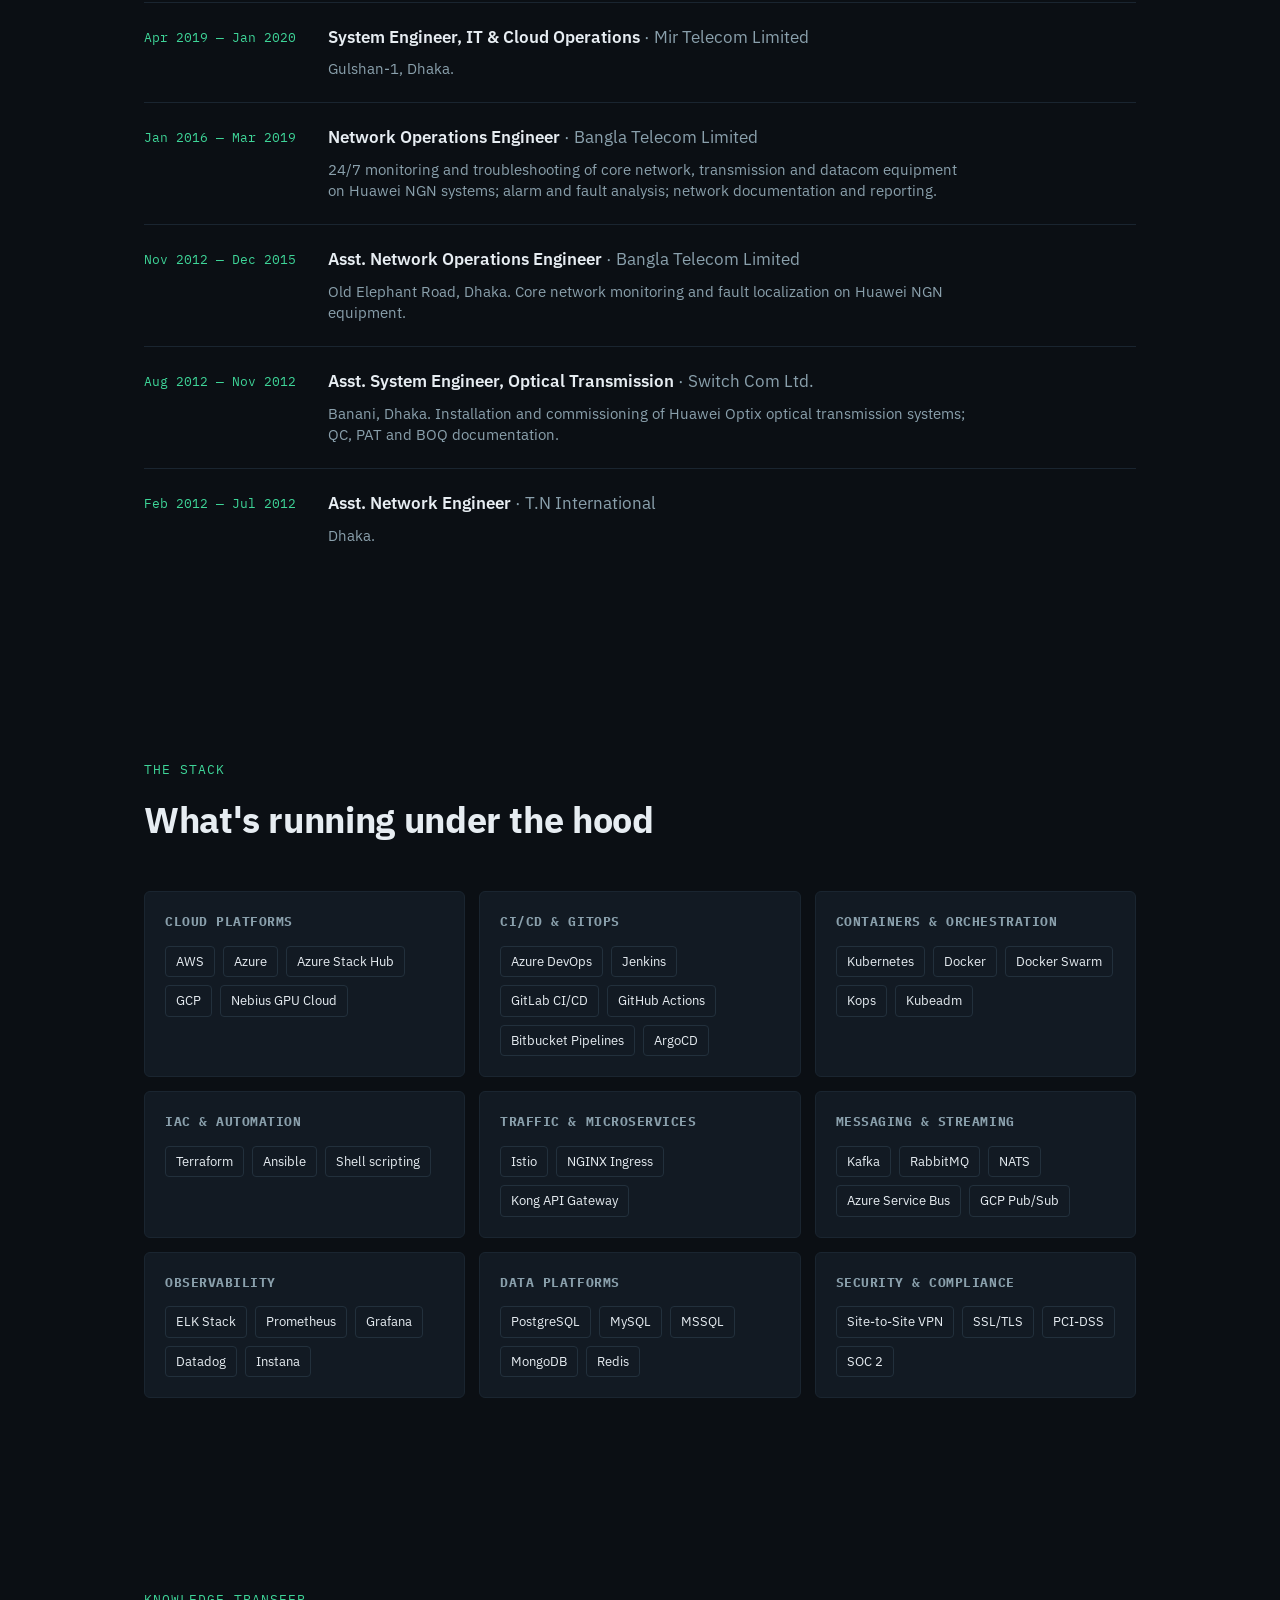
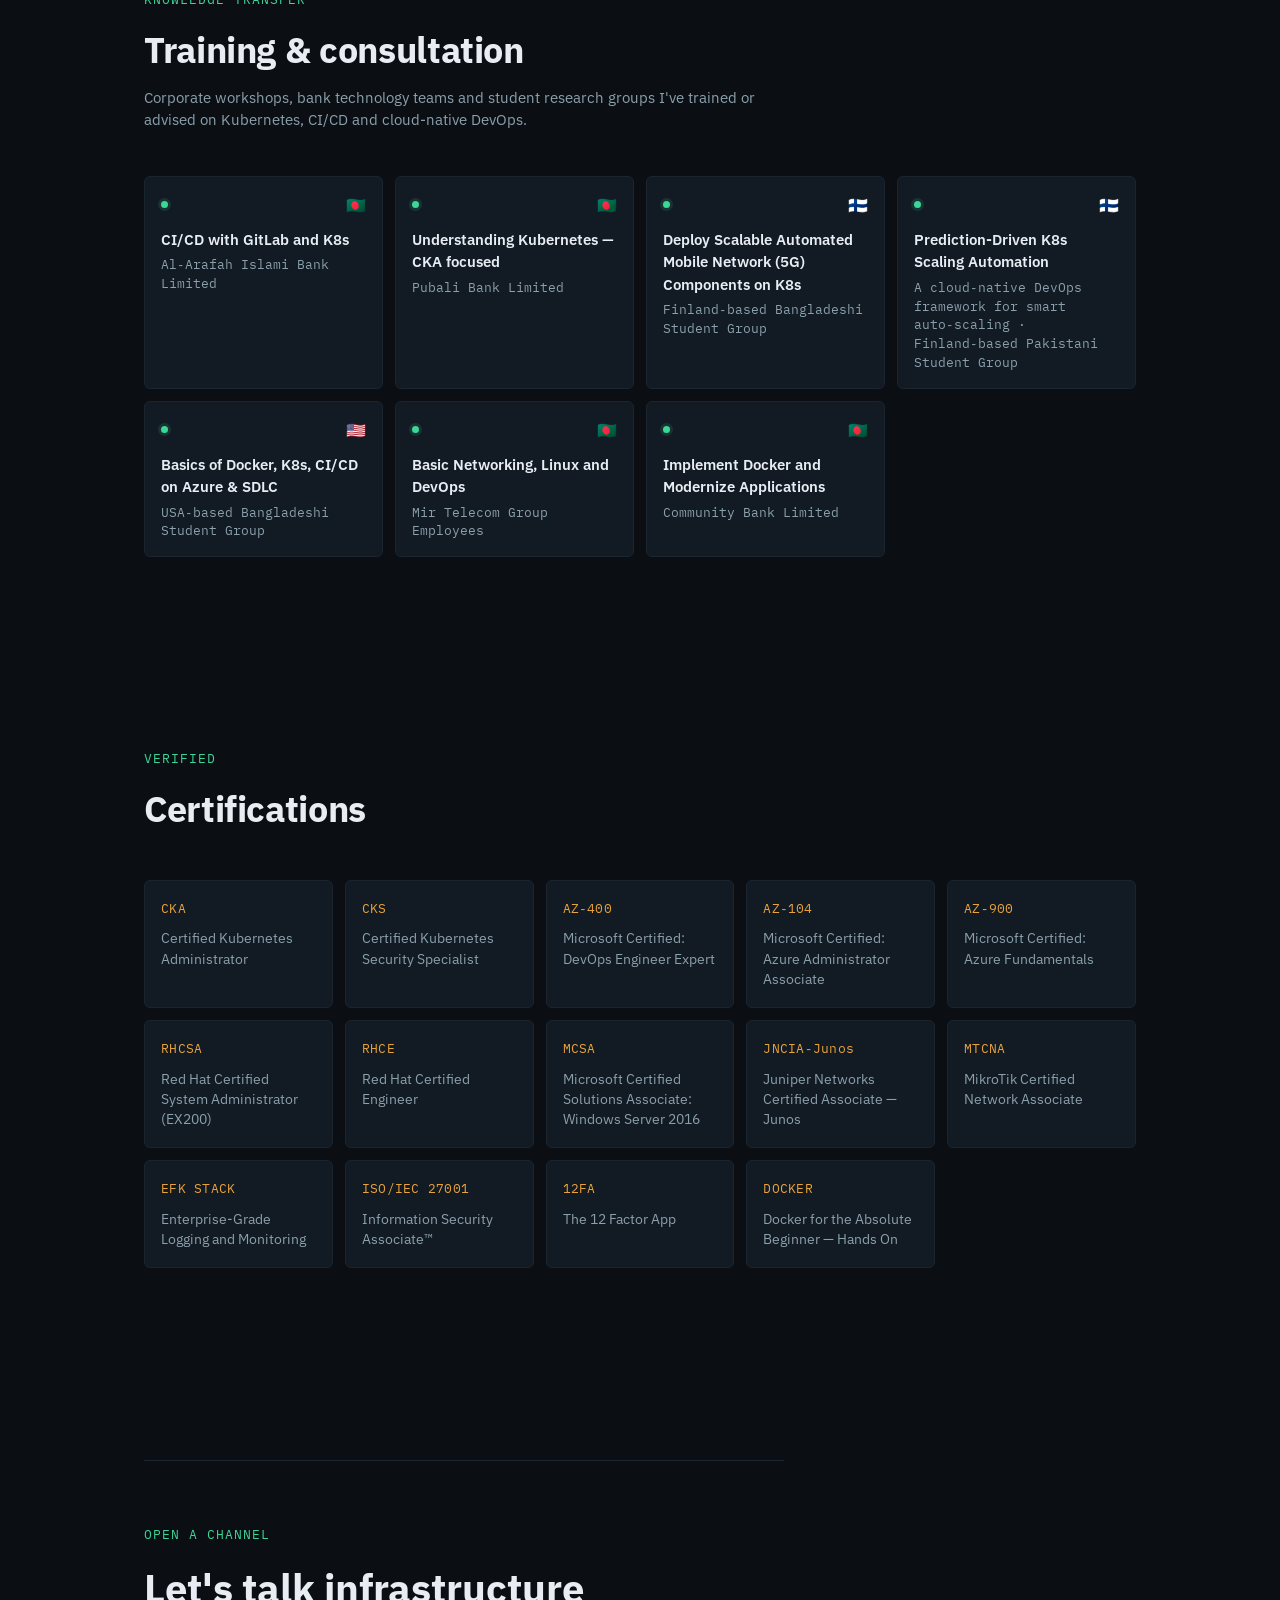
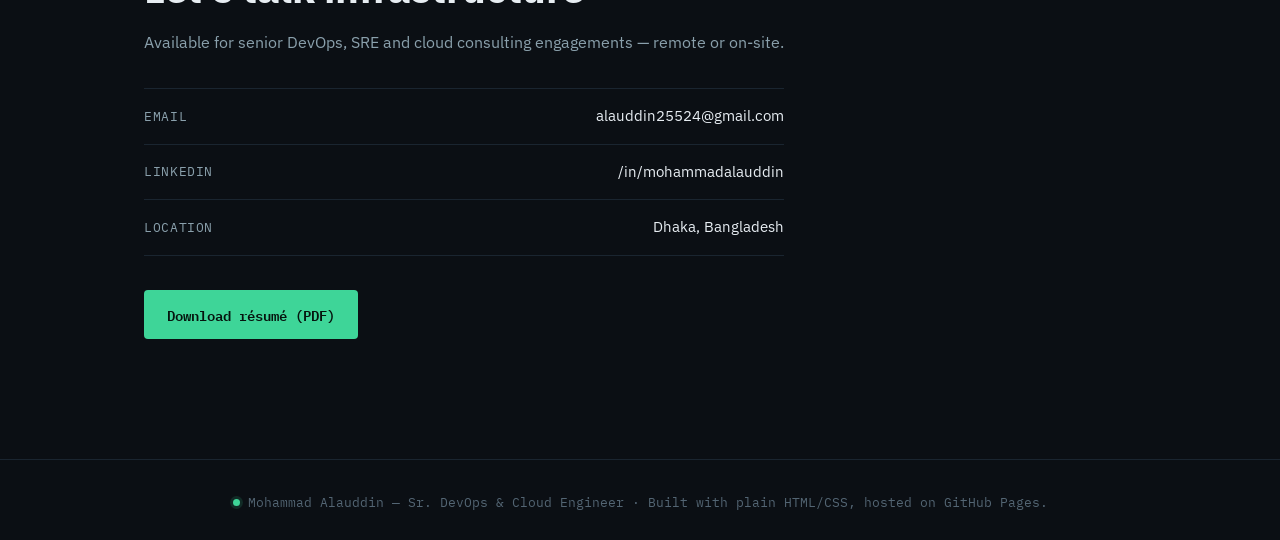
==== commit 5c5631e6: "Update index.html" ====
--- a/index.html
+++ b/index.html
@@ -22,6 +22,7 @@
     <a href="#board">Deployments</a>
     <a href="#experience">Experience</a>
     <a href="#stack">Stack</a>
+    <a href="#training">Training</a>
     <a href="#certs">Certifications</a>
     <a href="#contact">Contact</a>
   </nav>
@@ -268,6 +269,53 @@
           <li>Site‑to‑Site VPN</li><li>SSL/TLS</li><li>PCI‑DSS</li><li>SOC 2</li>
         </ul>
       </div>
+    </div>
+  </section>
+
+  <!-- TRAINING & CONSULTATION -->
+  <section class="training" id="training">
+    <div class="section-head">
+      <p class="eyebrow">knowledge transfer</p>
+      <h2>Training &amp; consultation</h2>
+      <p class="section-sub">Corporate workshops, bank technology teams and student research groups I've trained or advised on Kubernetes, CI/CD and cloud‑native DevOps.</p>
+    </div>
+
+    <div class="board__grid" data-reveal>
+      <article class="node">
+        <div class="node__top"><span class="node__status" aria-hidden="true"></span><span class="node__flag">🇧🇩</span></div>
+        <h4>CI/CD with GitLab and K8s</h4>
+        <p class="node__meta">Al‑Arafah Islami Bank Limited</p>
+      </article>
+      <article class="node">
+        <div class="node__top"><span class="node__status" aria-hidden="true"></span><span class="node__flag">🇧🇩</span></div>
+        <h4>Understanding Kubernetes — CKA focused</h4>
+        <p class="node__meta">Pubali Bank Limited</p>
+      </article>
+      <article class="node">
+        <div class="node__top"><span class="node__status" aria-hidden="true"></span><span class="node__flag">🇫🇮</span></div>
+        <h4>Deploy Scalable Automated Mobile Network (5G) Components on K8s</h4>
+        <p class="node__meta">Finland‑based Bangladeshi Student Group</p>
+      </article>
+      <article class="node">
+        <div class="node__top"><span class="node__status" aria-hidden="true"></span><span class="node__flag">🇫🇮</span></div>
+        <h4>Prediction‑Driven K8s Scaling Automation</h4>
+        <p class="node__meta">A cloud‑native DevOps framework for smart auto‑scaling · Finland‑based Pakistani Student Group</p>
+      </article>
+      <article class="node">
+        <div class="node__top"><span class="node__status" aria-hidden="true"></span><span class="node__flag">🇺🇸</span></div>
+        <h4>Basics of Docker, K8s, CI/CD on Azure &amp; SDLC</h4>
+        <p class="node__meta">USA‑based Bangladeshi Student Group</p>
+      </article>
+      <article class="node">
+        <div class="node__top"><span class="node__status" aria-hidden="true"></span><span class="node__flag">🇧🇩</span></div>
+        <h4>Basic Networking, Linux and DevOps</h4>
+        <p class="node__meta">Mir Telecom Group Employees</p>
+      </article>
+      <article class="node">
+        <div class="node__top"><span class="node__status" aria-hidden="true"></span><span class="node__flag">🇧🇩</span></div>
+        <h4>Implement Docker and Modernize Applications</h4>
+        <p class="node__meta">Community Bank Limited</p>
+      </article>
     </div>
   </section>
 
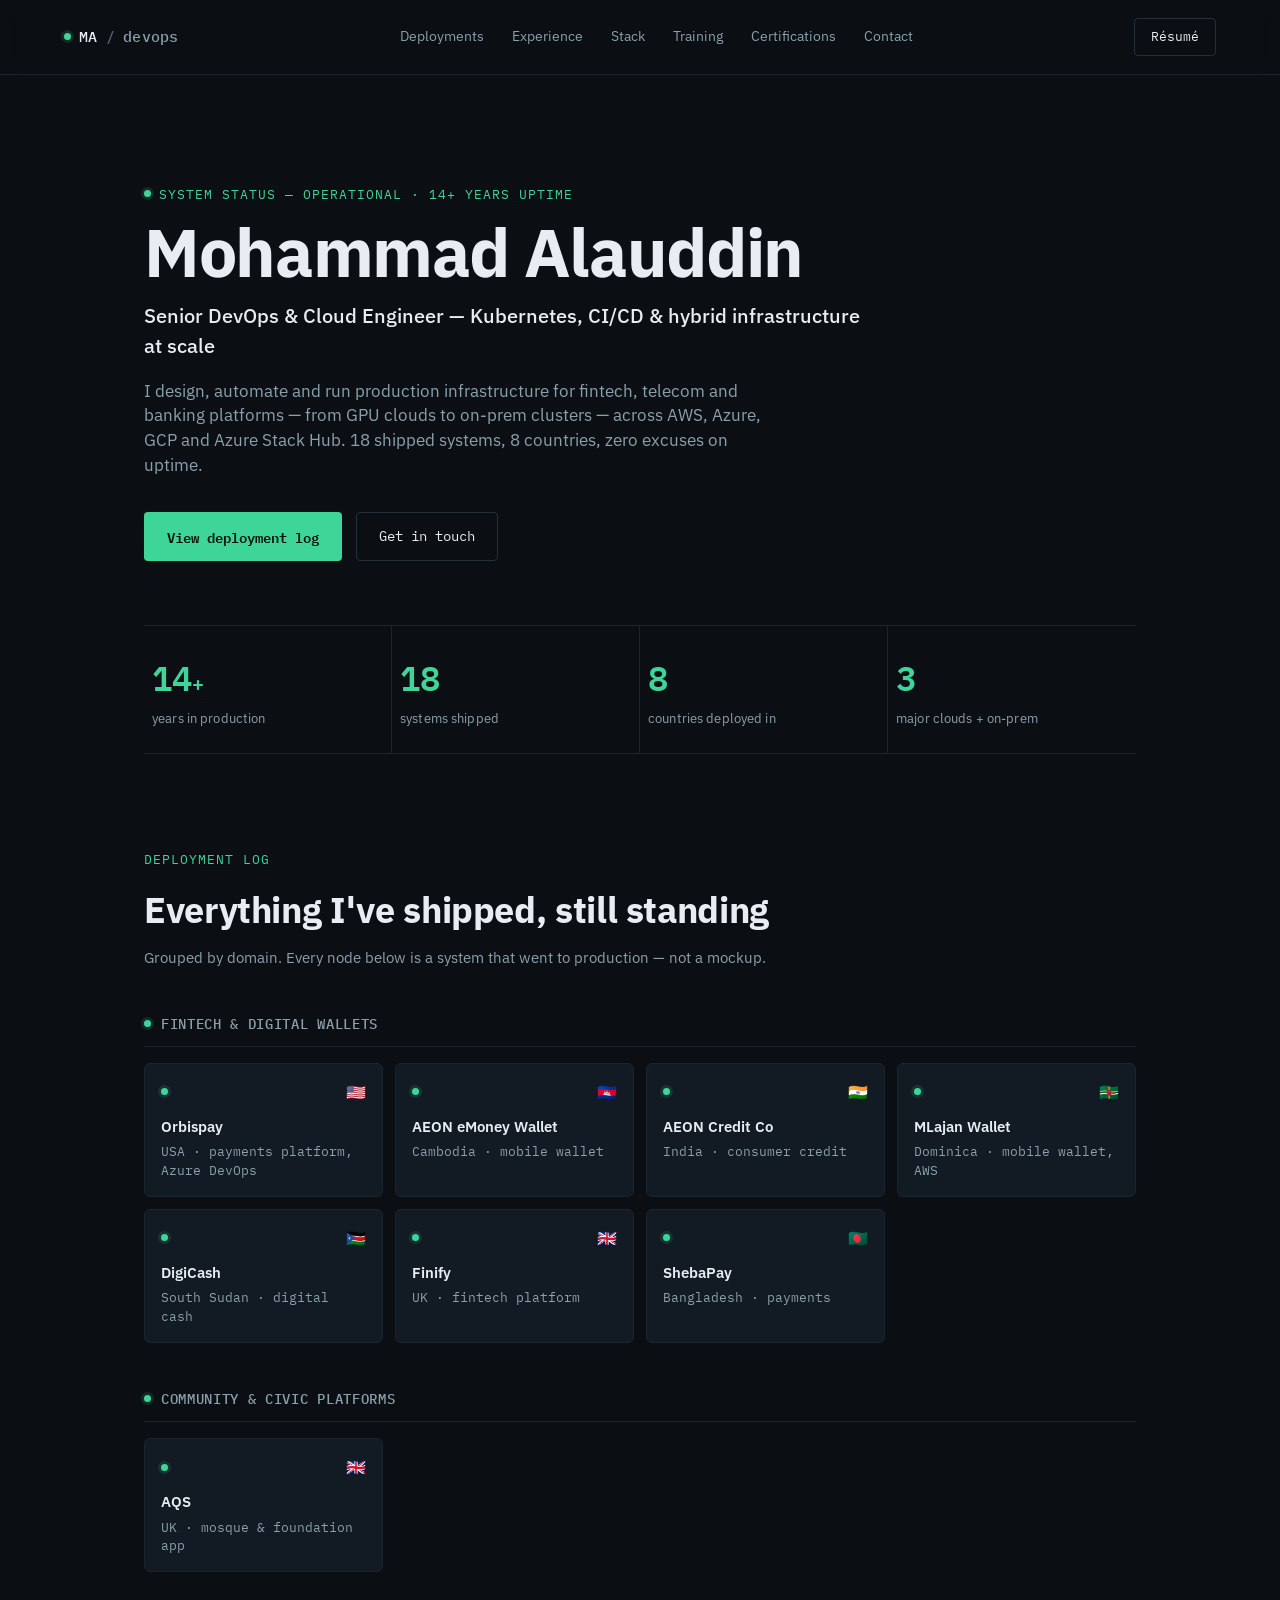
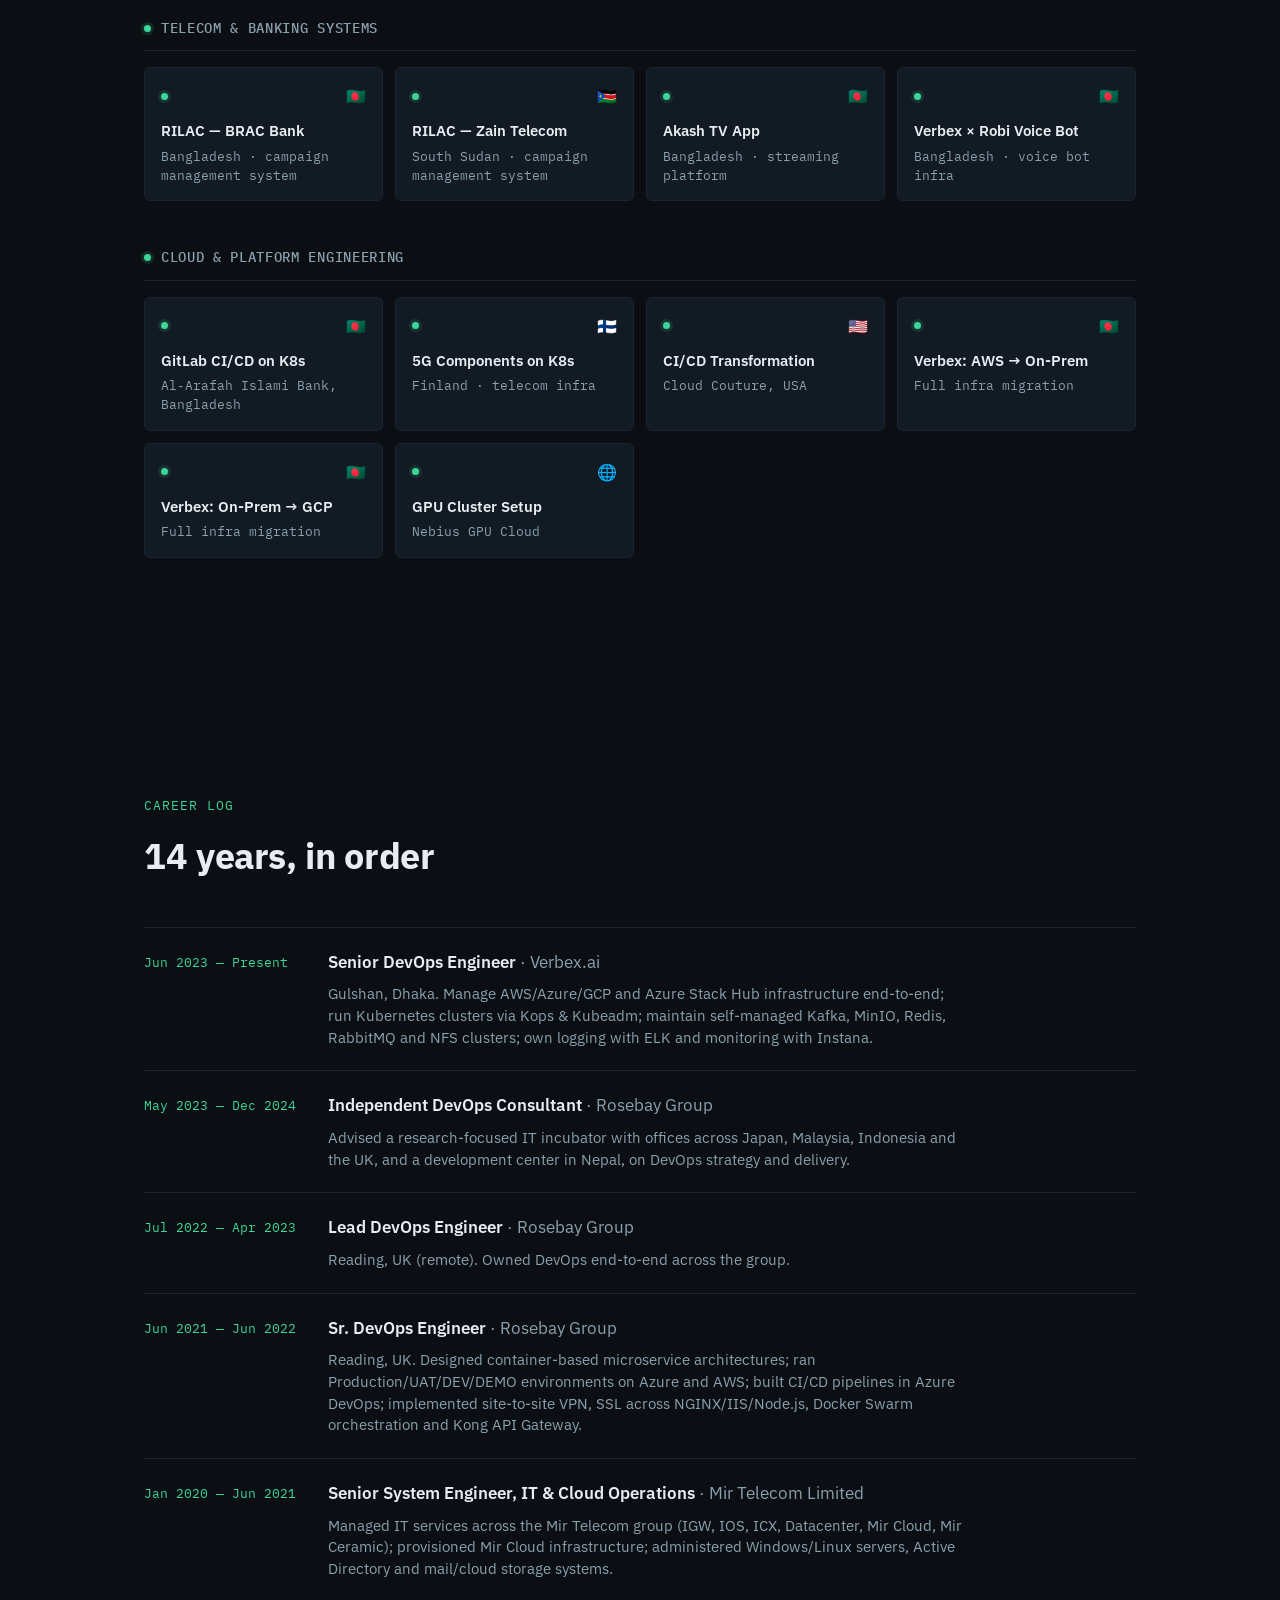
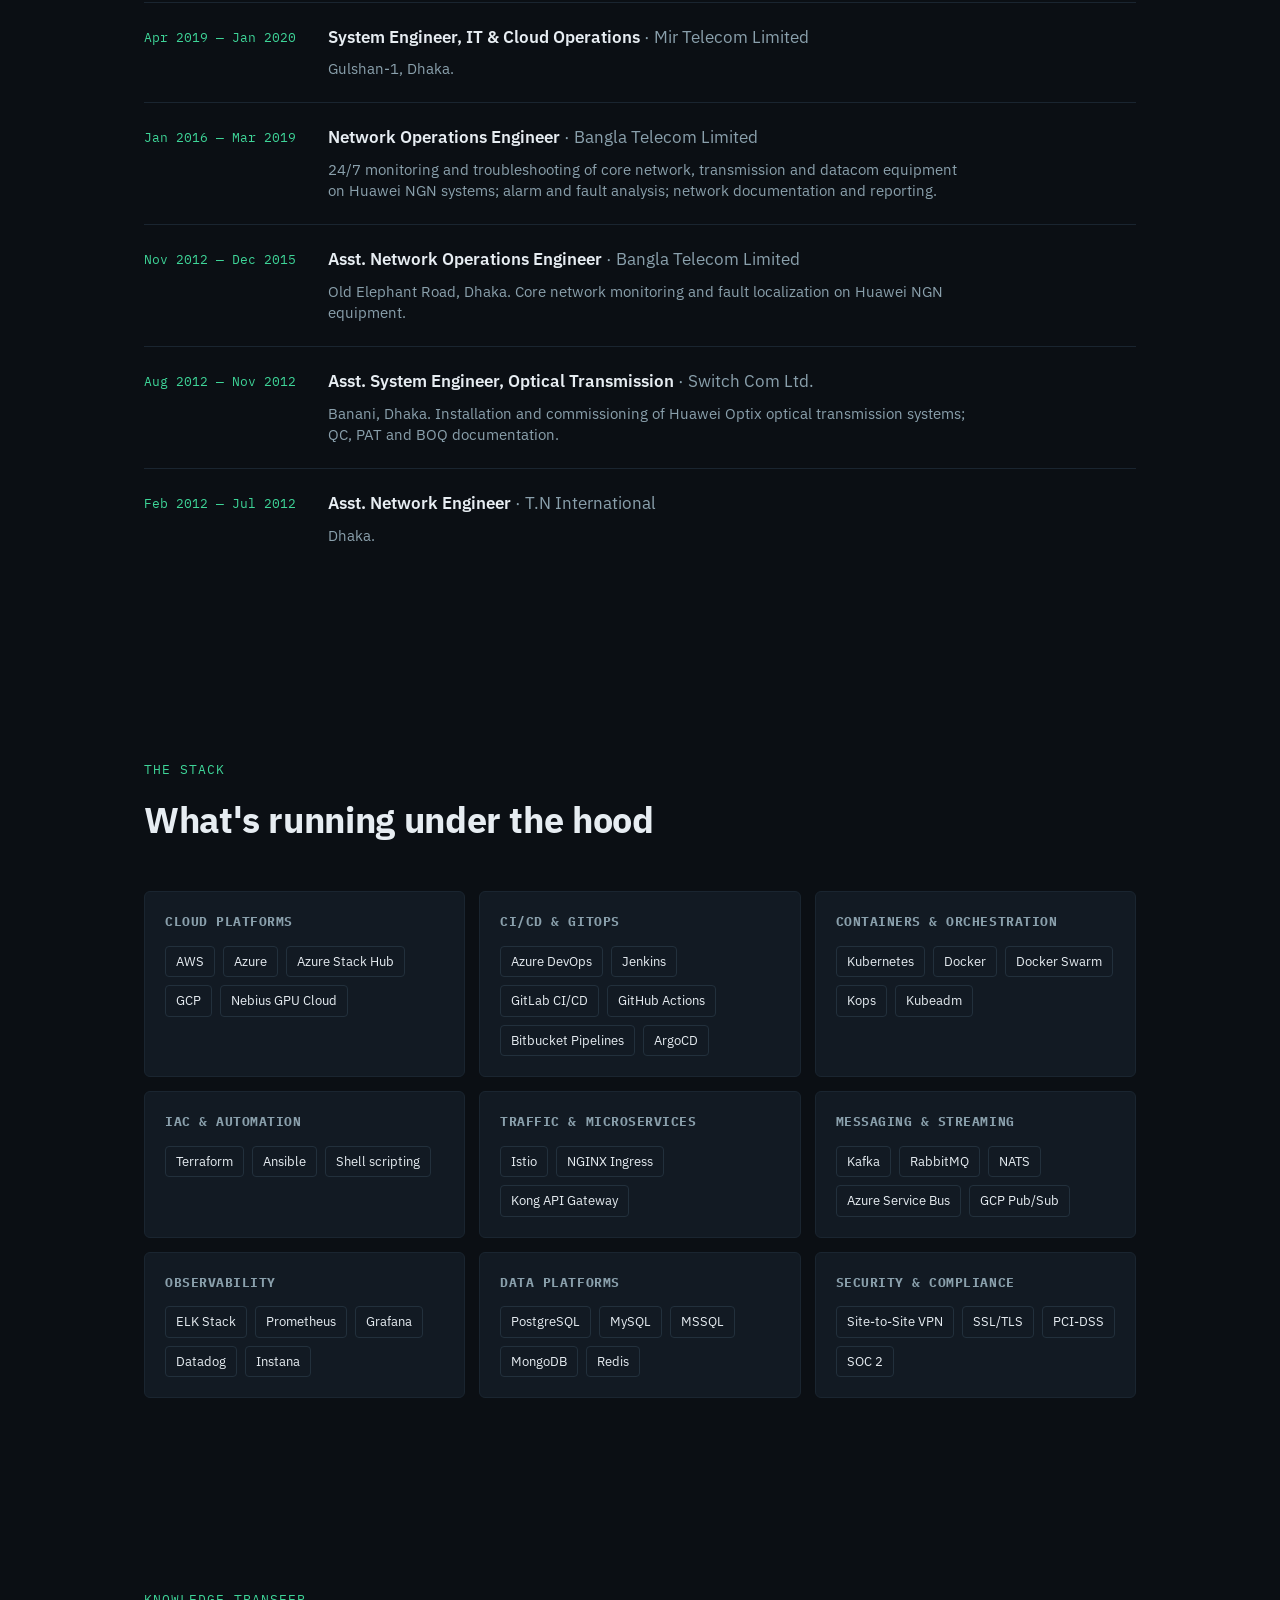
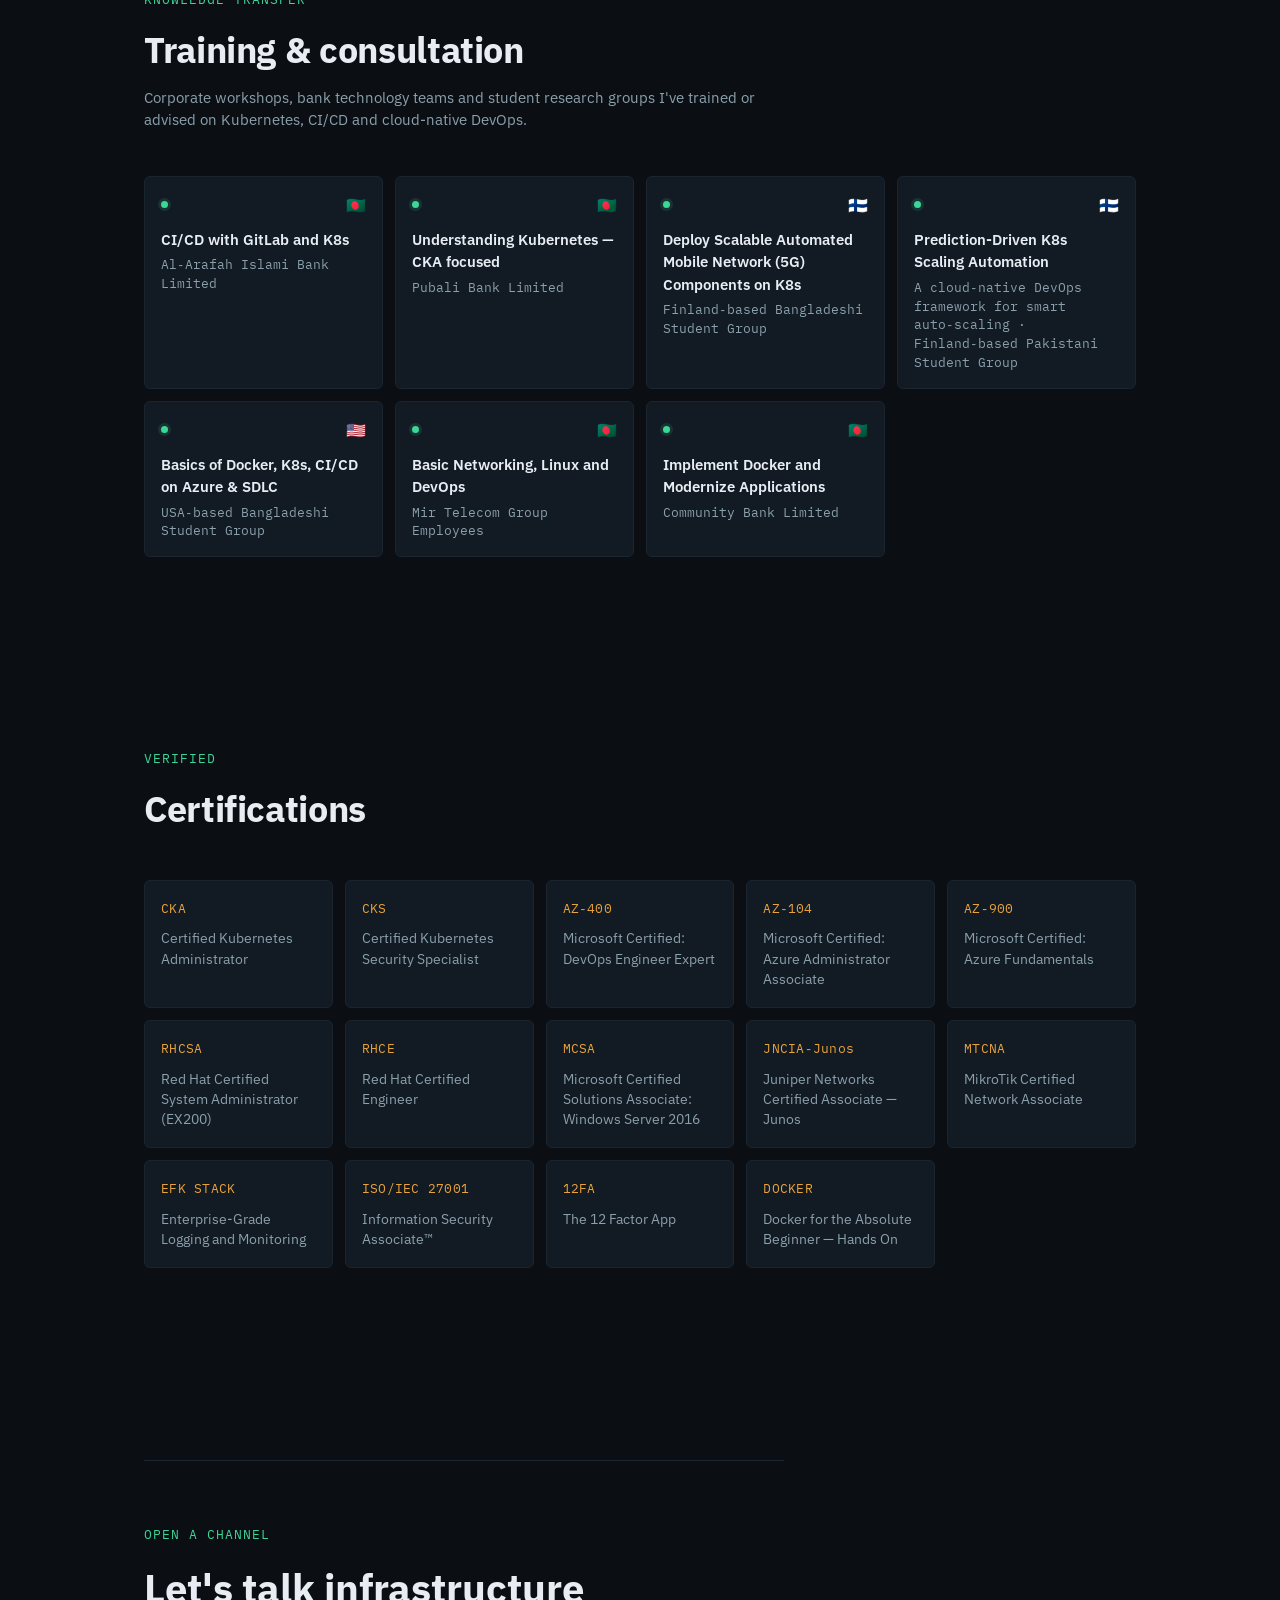
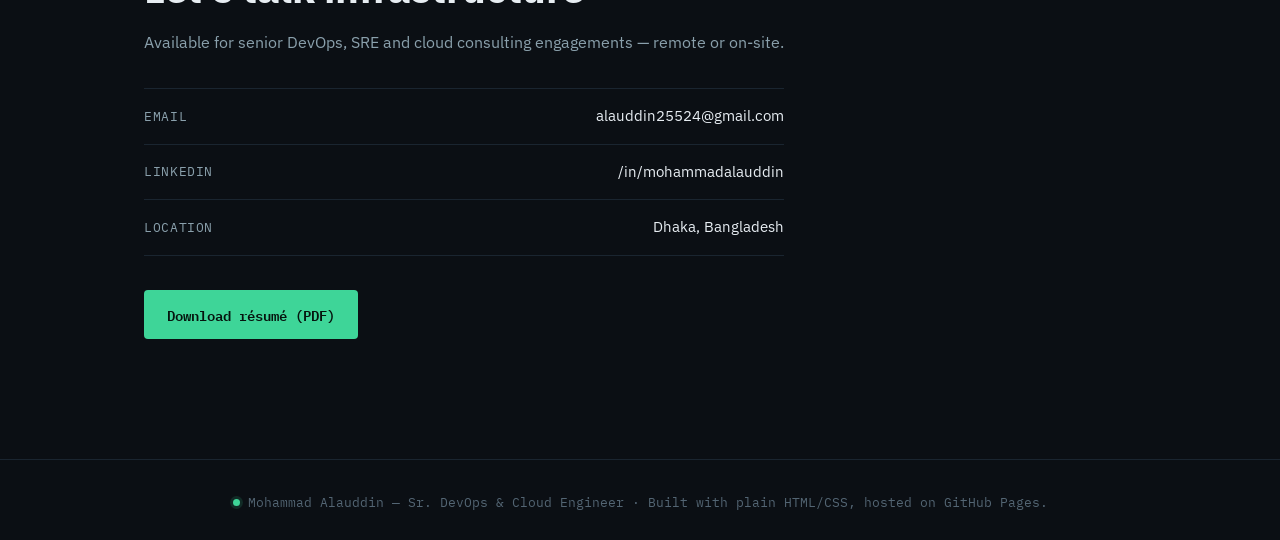
==== commit 52a949d5: "Add files via upload" ====
--- a/index.html
+++ b/index.html
@@ -133,10 +133,10 @@
       </div>
 
       <div class="timeline__item">
-        <div class="timeline__when">May 2023 — Present</div>
+        <div class="timeline__when">May 2023 — Dec 2024</div>
         <div class="timeline__body">
           <h3>Independent DevOps Consultant <span>· Rosebay Group</span></h3>
-          <p>Advising a research‑focused IT incubator with offices across Japan, Malaysia, Indonesia and the UK, and a development center in Nepal, on DevOps strategy and delivery.</p>
+          <p>Advised a research‑focused IT incubator with offices across Japan, Malaysia, Indonesia and the UK, and a development center in Nepal, on DevOps strategy and delivery.</p>
         </div>
       </div>
 
